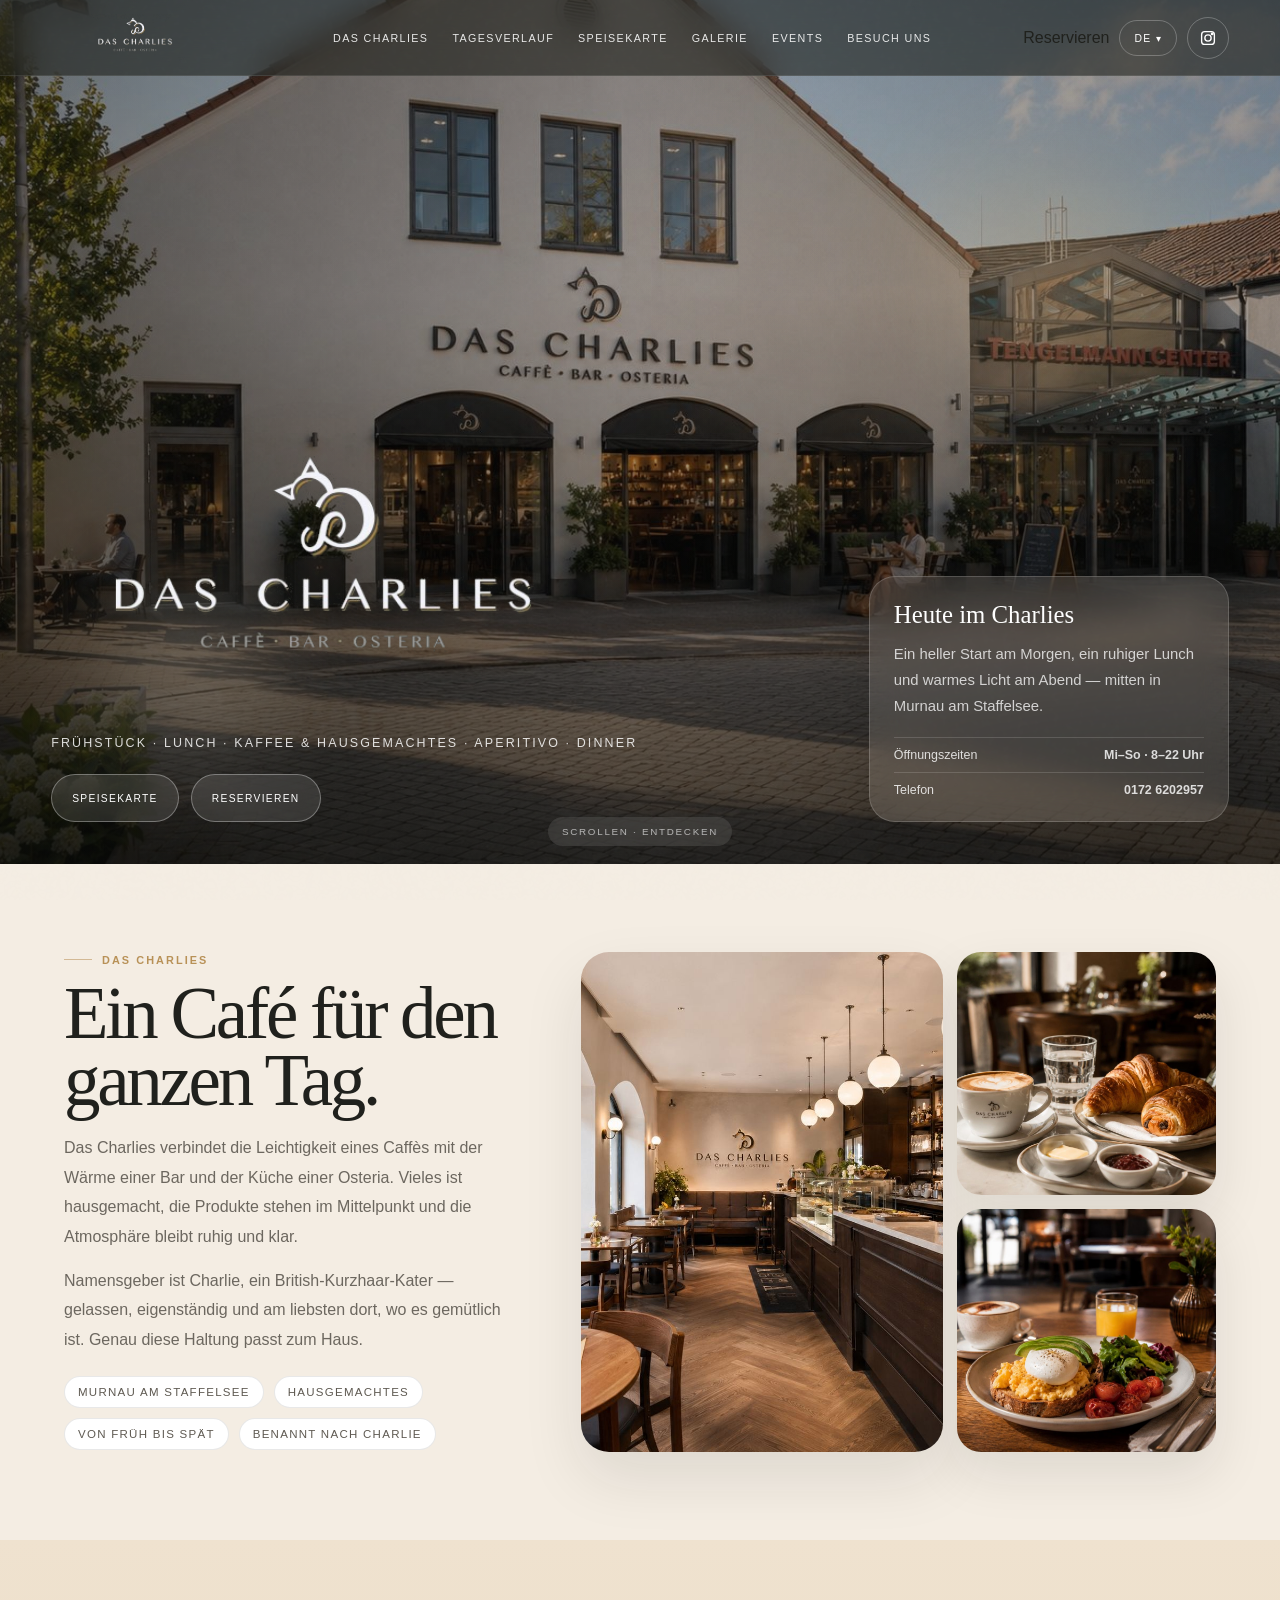
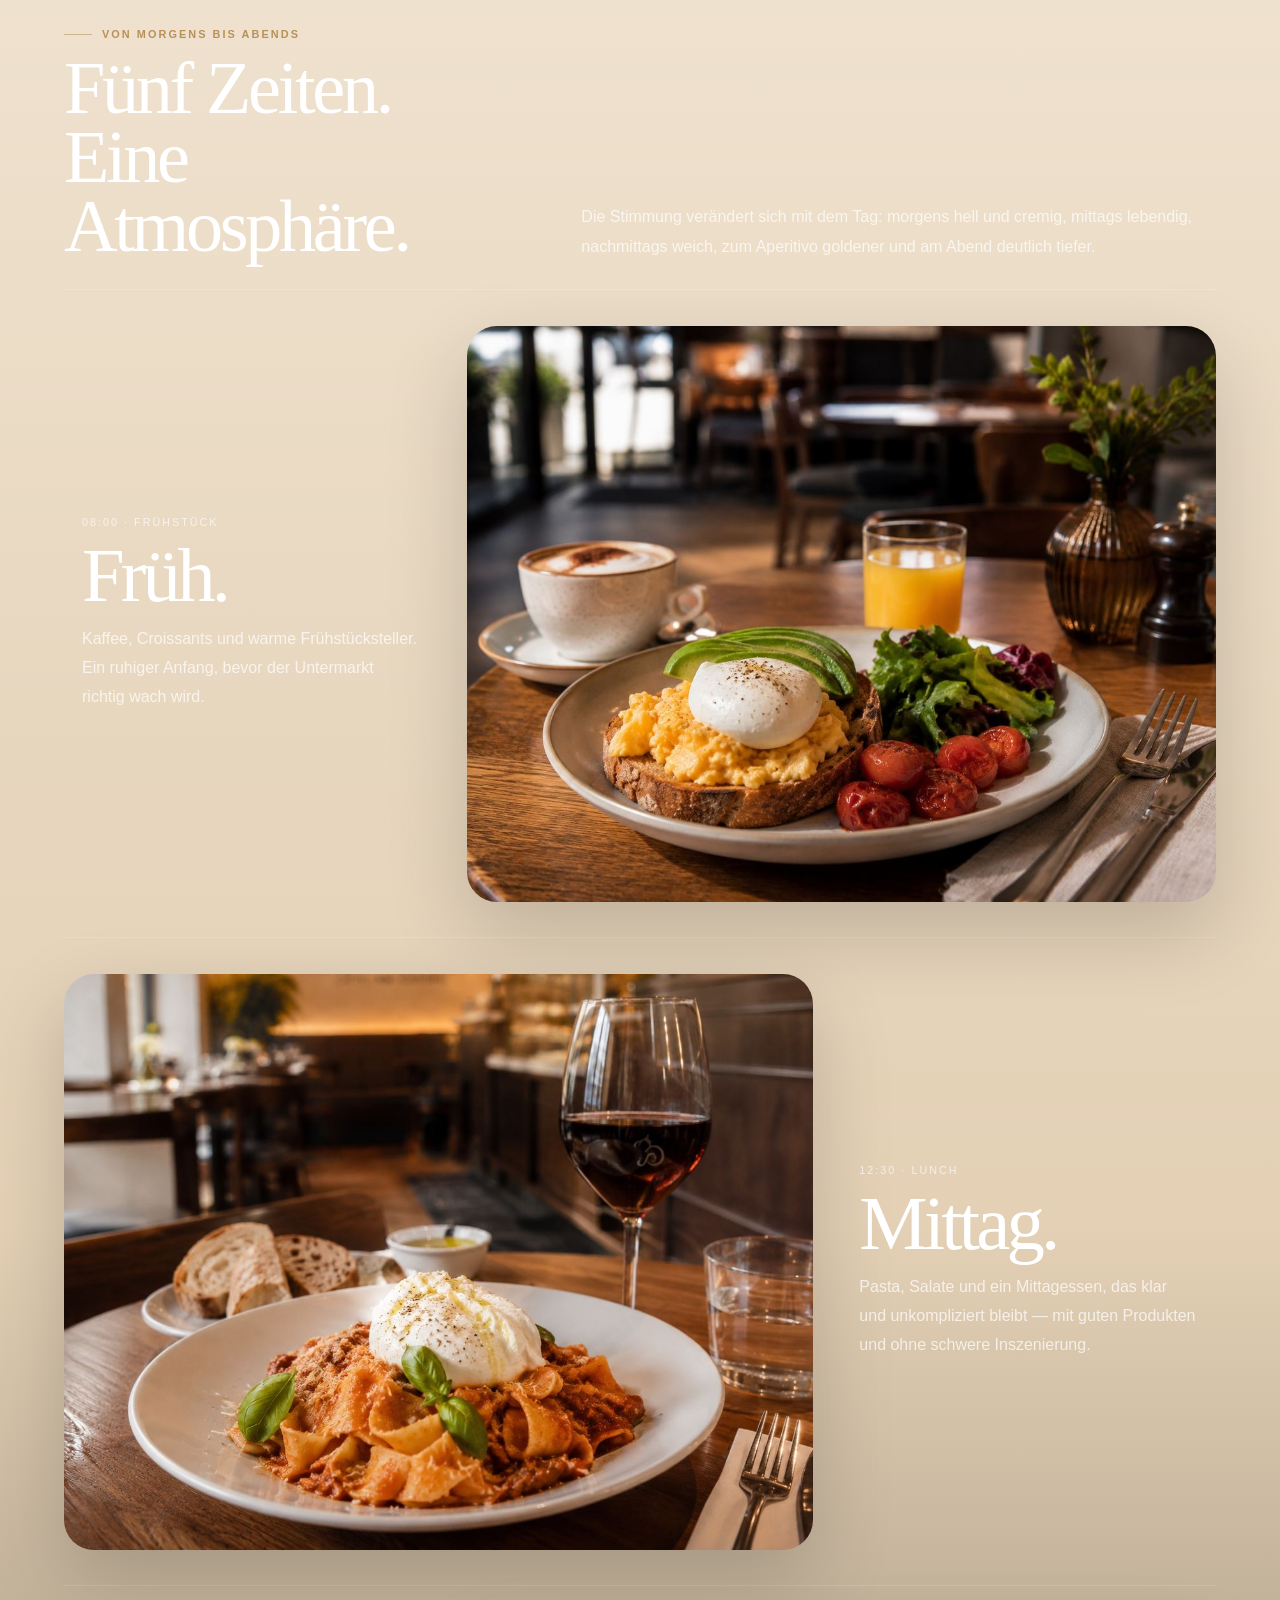
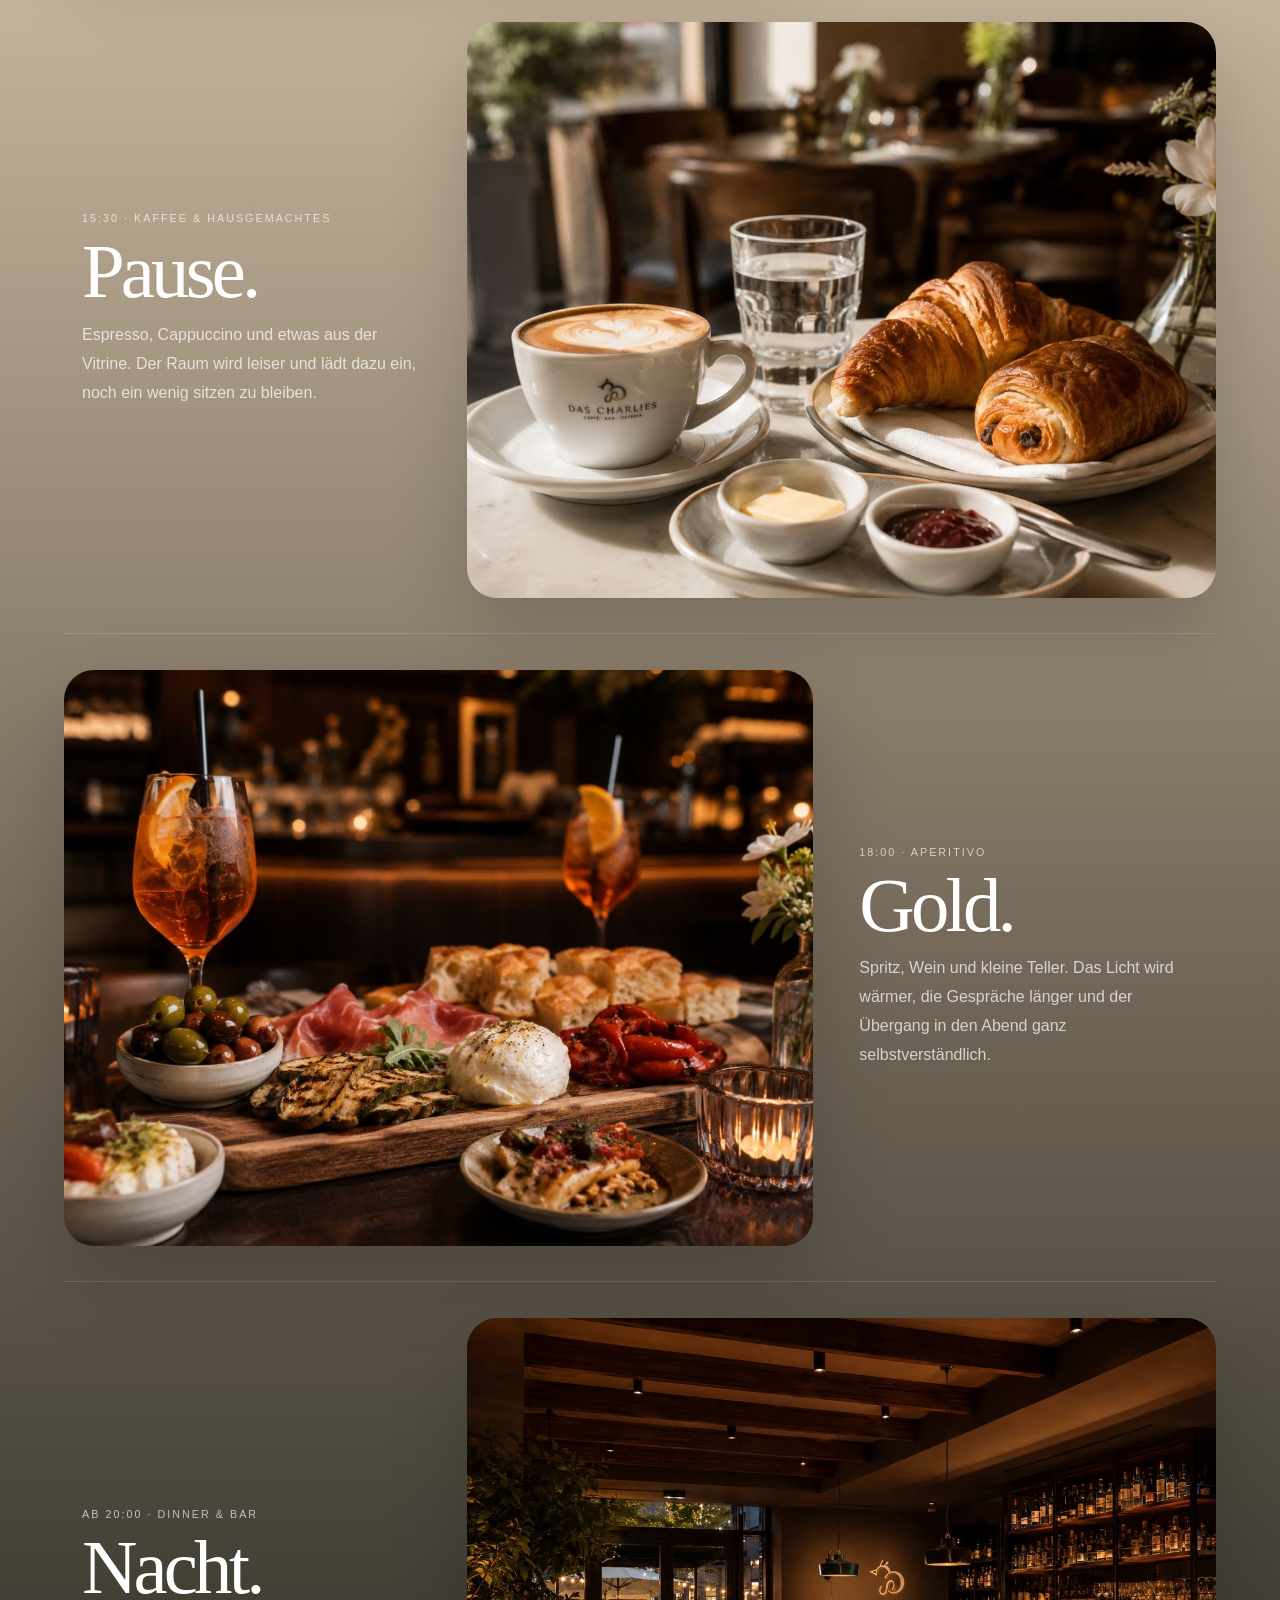
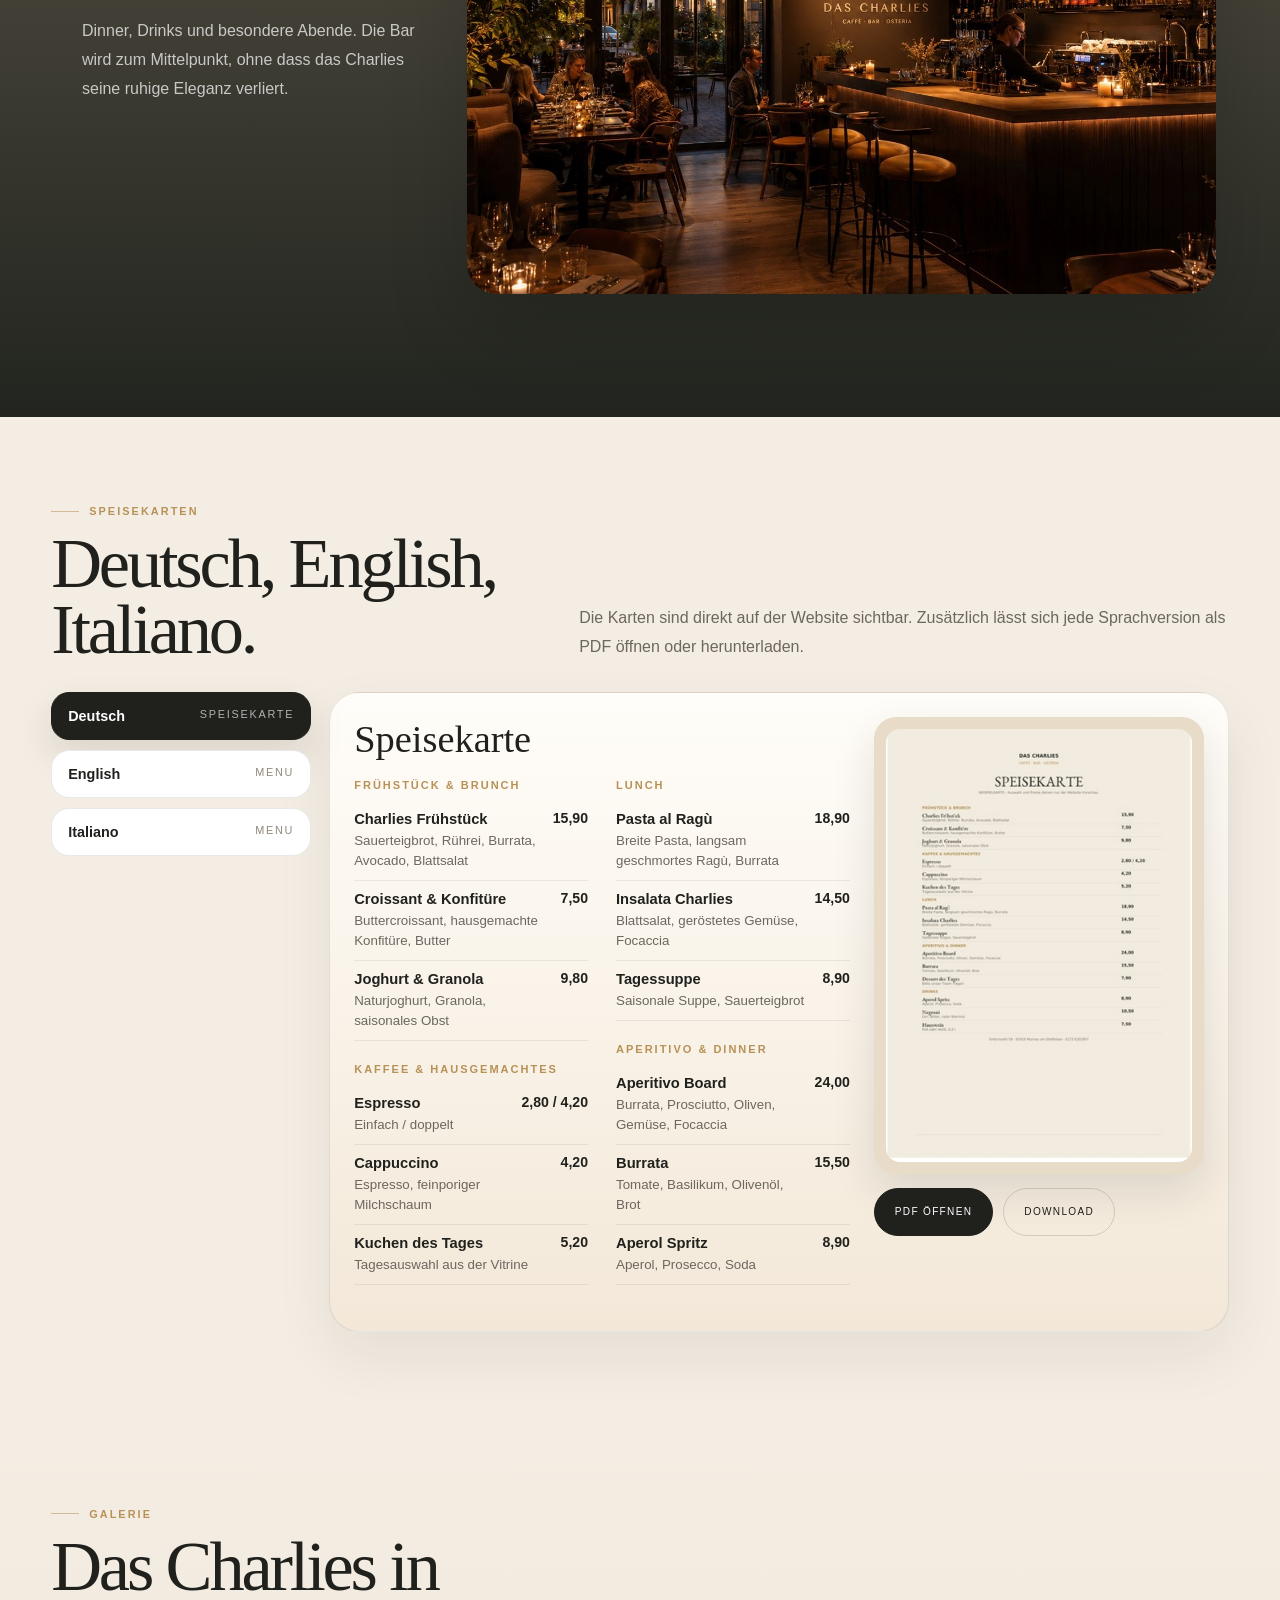
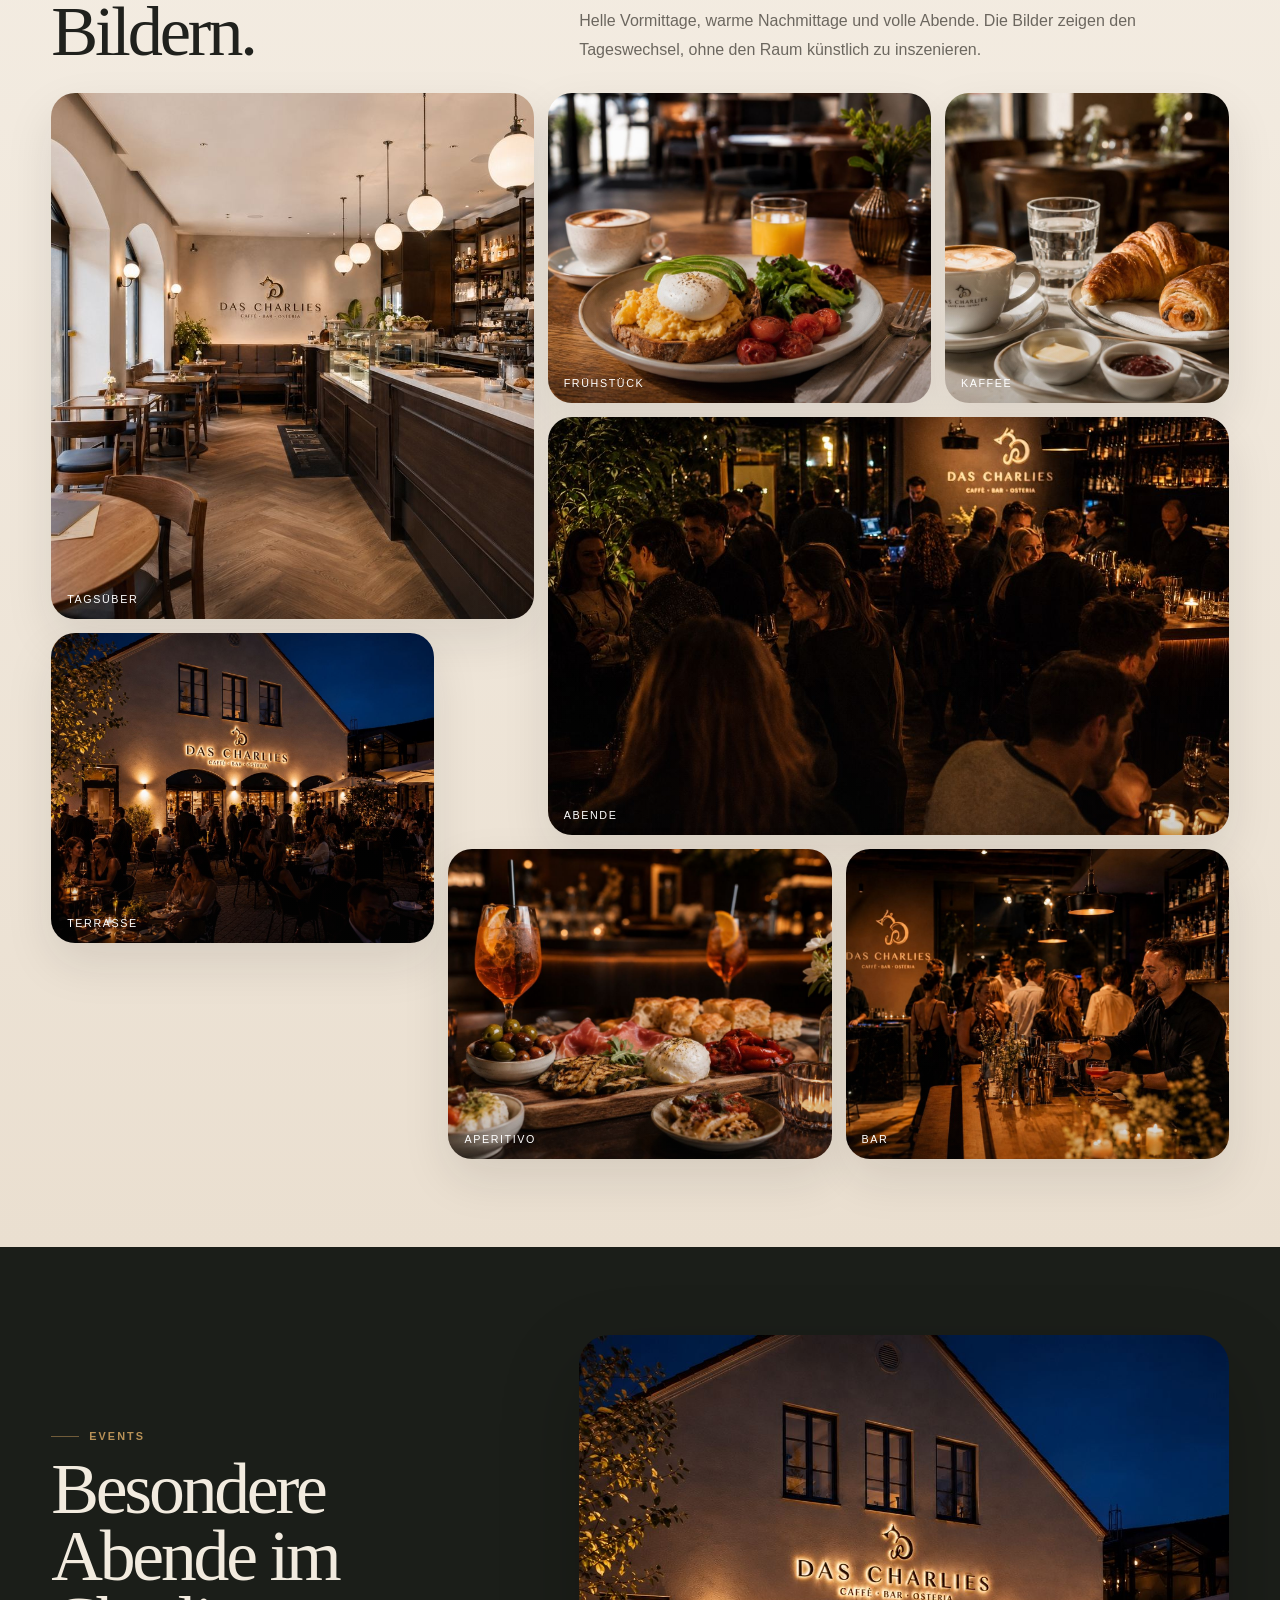
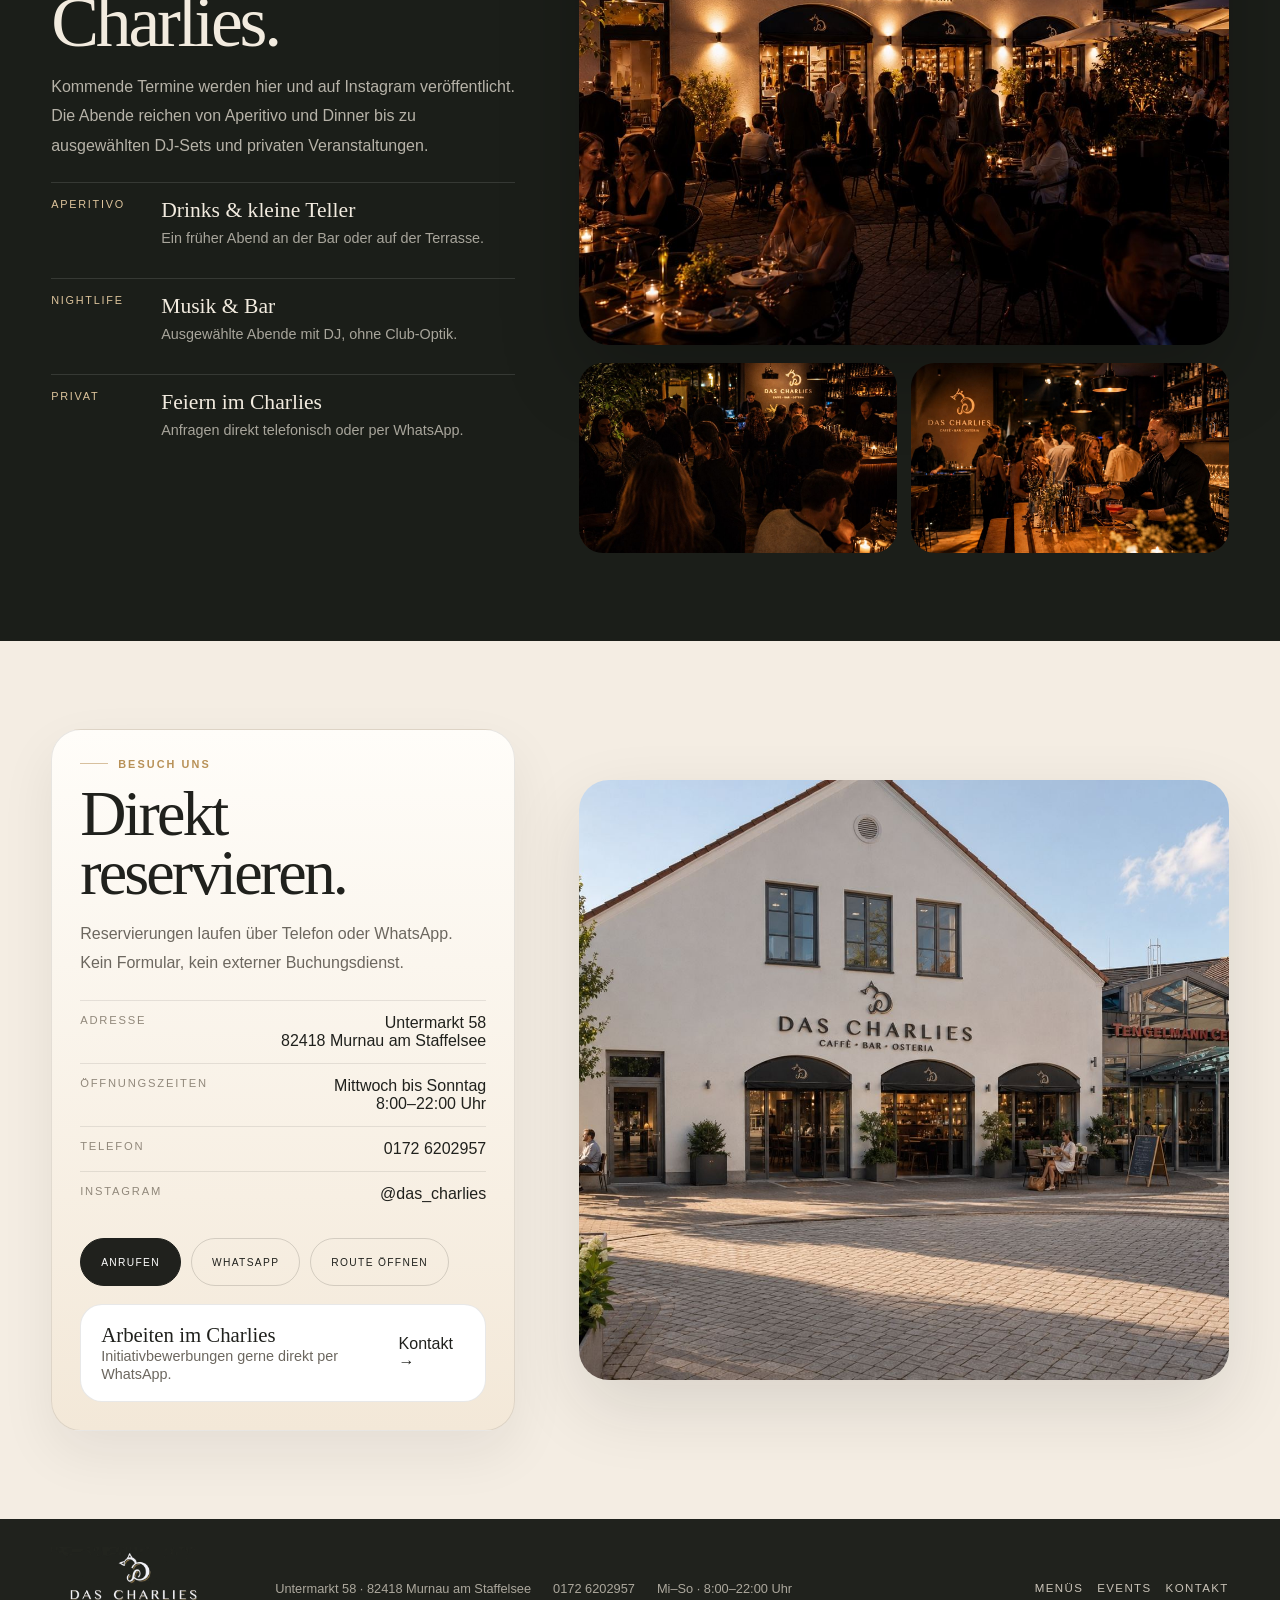
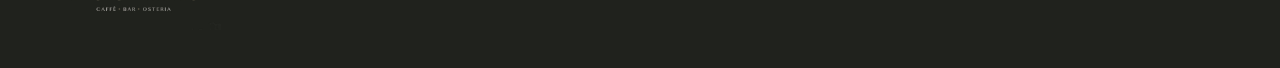
==== index.html @ a42ffb87 "Add files via upload" ====
<!doctype html>
<html lang="de">
<head>
<meta charset="utf-8">
<meta name="viewport" content="width=device-width, initial-scale=1, viewport-fit=cover">
<meta name="theme-color" content="#20221d">
<title>Das Charlies | Caffè · Bar · Osteria in Murnau</title>
<meta name="description" content="Das Charlies in Murnau am Staffelsee: Frühstück, Lunch, Kaffee, Hausgemachtes, Aperitivo, Dinner und besondere Abende.">
<style>
:root{
  --cream:#f4ede3; --cream-2:#ecdfcf; --paper:#fbf7f0; --ink:#20211d; --olive:#30352c; --night:#1b1e19;
  --muted:#6c675f; --muted-2:#91887b; --gold:#b89157; --gold-2:#ddc49c; --line:rgba(32,33,29,.10);
  --serif:"Iowan Old Style","Baskerville","Times New Roman",serif; --sans:"Avenir Next","Helvetica Neue",Arial,sans-serif;
}
*{box-sizing:border-box}html{scroll-behavior:smooth;background:var(--cream)}body{margin:0;background:var(--cream);color:var(--ink);font-family:var(--sans);-webkit-font-smoothing:antialiased;overflow-x:hidden}a{color:inherit;text-decoration:none}img{display:block;width:100%;height:100%;object-fit:cover}button,label{font:inherit}
body:before{content:"";position:fixed;inset:0;z-index:999;pointer-events:none;opacity:.025;background-image:url("data:image/svg+xml,%3Csvg xmlns='http://www.w3.org/2000/svg' viewBox='0 0 160 160'%3E%3Cfilter id='n'%3E%3CfeTurbulence type='fractalNoise' baseFrequency='.8' numOctaves='2' stitchTiles='stitch'/%3E%3C/filter%3E%3Crect width='100%25' height='100%25' filter='url(%23n)' opacity='.5'/%3E%3C/svg%3E")}
.wrap{width:min(92vw,1380px);margin-inline:auto}.narrow{width:min(90vw,1180px);margin-inline:auto}.section{padding:88px 0}.section-sm{padding:64px 0}.eyebrow{display:flex;align-items:center;gap:10px;font-size:.68rem;letter-spacing:.19em;text-transform:uppercase;color:var(--gold);font-weight:600}.eyebrow:before{content:"";width:28px;height:1px;background:rgba(184,145,87,.55)}.display{font-family:var(--serif);font-weight:400;letter-spacing:-.045em;line-height:.93}.copy{color:var(--muted);line-height:1.85}.btn{display:inline-flex;align-items:center;justify-content:center;min-height:48px;padding:0 20px;border-radius:999px;border:1px solid transparent;letter-spacing:.13em;text-transform:uppercase;font-size:.64rem;transition:.28s ease;cursor:pointer}.btn:hover{transform:translateY(-2px)}.btn-light{color:#fff;border-color:rgba(255,255,255,.32);background:rgba(255,255,255,.11);backdrop-filter:blur(12px)}.btn-light:hover{background:#fff;color:var(--ink)}.btn-dark{background:var(--ink);color:#fff;border-color:var(--ink)}.btn-dark:hover{background:#363832}.btn-outline{color:var(--ink);border-color:rgba(32,33,29,.16);background:transparent}.btn-outline:hover{background:var(--ink);color:#fff;border-color:var(--ink)}

/* Header: one consistent system, no random repositioning */
.site-header{position:fixed;top:0;left:0;right:0;z-index:200;height:76px;background:rgba(25,27,22,.56);backdrop-filter:blur(16px);-webkit-backdrop-filter:blur(16px);border-bottom:1px solid rgba(255,255,255,.09)}.nav{height:100%;display:grid;grid-template-columns:190px 1fr auto;gap:24px;align-items:center}.nav-logo{height:48px;width:170px;object-fit:contain}.nav-links{display:flex;justify-content:center;gap:24px;color:#fff;font-size:.67rem;letter-spacing:.13em;text-transform:uppercase}.nav-links a{opacity:.88}.nav-actions{display:flex;align-items:center;gap:10px}.lang details{position:relative}.lang summary{list-style:none;color:#fff;border:1px solid rgba(255,255,255,.25);border-radius:999px;padding:11px 14px;font-size:.65rem;letter-spacing:.12em;cursor:pointer}.lang summary::-webkit-details-marker{display:none}.lang-menu{position:absolute;right:0;top:48px;display:grid;min-width:90px;padding:8px;background:rgba(251,247,240,.98);border:1px solid var(--line);border-radius:14px;box-shadow:0 18px 50px rgba(0,0,0,.14)}.lang-menu a{padding:8px 10px;border-radius:9px;font-size:.78rem}.lang-menu a:hover{background:rgba(32,33,29,.05)}.instagram{width:42px;height:42px;border:1px solid rgba(255,255,255,.25);border-radius:999px;display:grid;place-items:center;color:#fff}.mobile-toggle{display:none}.mobile-panel{display:none}

/* Hero */
.hero{position:relative;min-height:96svh;color:#fff;overflow:hidden;background:var(--night)}.hero-bg{position:absolute;inset:0}.hero-bg img{animation:heroMove 18s ease-in-out infinite alternate;transform:scale(1.04)}.hero-bg:after{content:"";position:absolute;inset:0;background:linear-gradient(180deg,rgba(9,10,8,.20),rgba(9,10,8,.13) 34%,rgba(9,10,8,.75)),linear-gradient(90deg,rgba(9,10,8,.48),rgba(9,10,8,.08) 48%,rgba(9,10,8,.28)),radial-gradient(circle at 75% 24%,rgba(226,193,142,.18),transparent 30%)}@keyframes heroMove{to{transform:scale(1.105) translateY(-1.2%)}}
.hero-glow{position:absolute;border-radius:999px;filter:blur(55px);opacity:.22;animation:floatGlow 9s ease-in-out infinite alternate}.hero-glow.one{width:220px;height:220px;right:9%;top:18%;background:#d4aa70}.hero-glow.two{width:170px;height:170px;left:8%;bottom:12%;background:#f5ead9;animation-duration:12s}@keyframes floatGlow{to{transform:translate(18px,-18px)}}
.hero-inner{position:relative;z-index:2;min-height:96svh;padding:132px 0 42px;display:grid;grid-template-columns:1fr 360px;gap:5vw;align-items:end}.hero-main{max-width:760px}.hero-logo{width:min(560px,72vw);height:auto;object-fit:contain;filter:drop-shadow(0 20px 50px rgba(0,0,0,.22));animation:logoIn 1.1s ease both}@keyframes logoIn{from{opacity:0;transform:translateY(12px)}to{opacity:1;transform:none}}.hero-line{margin:26px 0 24px;color:rgba(255,255,255,.84);font-size:.78rem;letter-spacing:.17em;text-transform:uppercase}.hero-actions{display:flex;gap:12px;flex-wrap:wrap}.hero-card{padding:24px;border-radius:26px;background:rgba(249,244,235,.12);border:1px solid rgba(255,255,255,.17);backdrop-filter:blur(15px);-webkit-backdrop-filter:blur(15px);box-shadow:0 30px 70px rgba(0,0,0,.16)}.hero-card h2{font-family:var(--serif);font-size:1.55rem;font-weight:400;margin:0 0 12px}.hero-card p{margin:0;color:rgba(255,255,255,.76);line-height:1.75;font-size:.93rem}.hero-card .mini-actions{display:grid;gap:10px;margin-top:18px}.hero-card .mini-actions a{display:flex;justify-content:space-between;gap:12px;padding-top:10px;border-top:1px solid rgba(255,255,255,.14);font-size:.78rem;color:rgba(255,255,255,.82)}.scroll-cue{position:absolute;left:50%;bottom:18px;transform:translateX(-50%);font-size:.61rem;letter-spacing:.18em;text-transform:uppercase;color:rgba(255,255,255,.66);padding:9px 14px;border-radius:999px;background:rgba(255,255,255,.10);backdrop-filter:blur(10px)}

/* Intro */
.intro-grid{display:grid;grid-template-columns:5fr 7fr;gap:5vw;align-items:center}.intro-copy h2{font-size:clamp(3rem,5.7vw,5.8rem);margin:14px 0 18px}.intro-copy p{margin:0 0 14px;font-size:1rem}.intro-facts{display:flex;flex-wrap:wrap;gap:10px;margin-top:22px}.fact{padding:9px 13px;border-radius:999px;background:#fff;border:1px solid var(--line);font-size:.72rem;letter-spacing:.11em;text-transform:uppercase;color:#5f5a52}.intro-media{display:grid;grid-template-columns:7fr 5fr;gap:14px}.media-large{height:500px;border-radius:28px;overflow:hidden;box-shadow:0 26px 60px rgba(32,33,29,.10)}.media-stack{display:grid;gap:14px}.media-small{height:243px;border-radius:24px;overflow:hidden;box-shadow:0 22px 52px rgba(32,33,29,.10)}

/* Day journey: same alignment every time */
.day-journey{background:linear-gradient(180deg,#efe2cf 0%,#e3d0b5 35%,#716657 72%,#22251f 100%)}.day-head{display:grid;grid-template-columns:5fr 7fr;gap:5vw;align-items:end;color:#fff;margin-bottom:28px}.day-head h2{font-size:clamp(3rem,5.8vw,5.9rem);margin:14px 0 0}.day-head p{color:rgba(255,255,255,.72);margin:0}.stage{display:grid;grid-template-columns:4fr 8fr;gap:28px;align-items:center;min-height:72vh;padding:28px 0;border-top:1px solid rgba(255,255,255,.13)}.stage:nth-of-type(even){grid-template-columns:8fr 4fr}.stage:nth-of-type(even) .stage-copy{order:2}.stage:nth-of-type(even) .stage-media{order:1}.stage-copy{color:#fff;padding:18px}.stage-time{font-size:.67rem;letter-spacing:.19em;text-transform:uppercase;color:rgba(255,255,255,.68)}.stage-copy h3{font-family:var(--serif);font-size:clamp(3.2rem,6vw,6rem);font-weight:400;line-height:.88;letter-spacing:-.05em;margin:14px 0}.stage-copy p{max-width:430px;color:rgba(255,255,255,.72);line-height:1.82;margin:0}.stage-media{height:64vh;min-height:480px;border-radius:30px;overflow:hidden;box-shadow:0 30px 80px rgba(0,0,0,.18)}.stage-media img{transform:scale(1.04)}

/* Menu with actual visible content and sepia page */
.menu-head{display:grid;grid-template-columns:5fr 7fr;gap:5vw;align-items:end;margin-bottom:30px}.menu-head h2{font-size:clamp(3rem,5.5vw,5.6rem);margin:14px 0 0}.menu-head p{margin:0}.menu-radio{position:absolute;opacity:0;pointer-events:none}.menu-shell{display:grid;grid-template-columns:260px 1fr;gap:18px}.menu-tabs{display:grid;gap:10px;align-content:start;position:sticky;top:94px}.menu-tab{display:flex;justify-content:space-between;gap:12px;padding:15px 16px;border-radius:18px;border:1px solid var(--line);background:#fff;cursor:pointer;transition:.24s}.menu-tab strong{font-size:.9rem}.menu-tab span{font-size:.68rem;letter-spacing:.16em;text-transform:uppercase;color:var(--muted-2)}
#m-de:checked ~ .menu-shell .tab-de,#m-en:checked ~ .menu-shell .tab-en,#m-it:checked ~ .menu-shell .tab-it{background:var(--ink);color:#fff;border-color:var(--ink);box-shadow:0 16px 36px rgba(32,33,29,.12)}
#m-de:checked ~ .menu-shell .tab-de span,#m-en:checked ~ .menu-shell .tab-en span,#m-it:checked ~ .menu-shell .tab-it span{color:rgba(255,255,255,.65)}
.menu-content{background:linear-gradient(180deg,#fffdf9,#f3e8d8);border:1px solid var(--line);border-radius:30px;padding:24px;box-shadow:0 24px 60px rgba(32,33,29,.07)}.menu-panel{display:none;grid-template-columns:1fr 330px;gap:24px;align-items:start}.menu-panel h3{font-family:var(--serif);font-size:2.4rem;font-weight:400;margin:0 0 18px}.menu-columns{display:grid;grid-template-columns:1fr 1fr;gap:28px}.menu-category{margin-bottom:22px}.menu-category h4{margin:0 0 10px;font-size:.69rem;letter-spacing:.18em;text-transform:uppercase;color:var(--gold)}.menu-item{display:grid;grid-template-columns:1fr auto;gap:14px;padding:9px 0;border-bottom:1px solid rgba(32,33,29,.08)}.menu-item strong{font-size:.92rem;font-weight:600}.menu-item small{display:block;color:var(--muted);line-height:1.5;margin-top:3px}.price{font-size:.88rem;font-weight:600}.menu-page{background:#e8dcc8;border-radius:22px;padding:12px;box-shadow:0 18px 44px rgba(32,33,29,.12)}.menu-page img{height:auto;aspect-ratio:210/297;object-fit:cover;border-radius:14px}.menu-downloads{display:flex;gap:10px;flex-wrap:wrap;margin-top:14px}.menu-downloads a{font-size:.63rem}
#m-de:checked ~ .menu-shell .panel-de,#m-en:checked ~ .menu-shell .panel-en,#m-it:checked ~ .menu-shell .panel-it{display:grid}

/* Gallery */
.gallery{background:linear-gradient(180deg,#f4ede3,#eadfD0)}.gallery-head{display:grid;grid-template-columns:5fr 7fr;gap:5vw;align-items:end;margin-bottom:28px}.gallery-head h2{font-size:clamp(3rem,5.5vw,5.6rem);margin:14px 0 0}.gallery-head p{margin:0}.gallery-grid{display:grid;grid-template-columns:repeat(12,1fr);grid-auto-rows:94px;gap:14px}.gallery-item{position:relative;overflow:hidden;border-radius:24px;box-shadow:0 20px 48px rgba(32,33,29,.10)}.gallery-item img{transition:1s cubic-bezier(.2,.8,.2,1);transform:scale(1.04)}.gallery-item:hover img{transform:scale(1.1)}.gallery-item:after{content:"";position:absolute;inset:0;background:linear-gradient(180deg,transparent 55%,rgba(12,13,11,.42));opacity:.48}.gallery-item span{position:absolute;left:16px;bottom:14px;z-index:2;color:#fff;font-size:.67rem;letter-spacing:.15em;text-transform:uppercase}.g1{grid-column:1/6;grid-row:span 5}.g2{grid-column:6/10;grid-row:span 3}.g3{grid-column:10/13;grid-row:span 3}.g4{grid-column:6/13;grid-row:span 4}.g5{grid-column:1/5;grid-row:span 3}.g6{grid-column:5/9;grid-row:span 3}.g7{grid-column:9/13;grid-row:span 3}

/* Events */
.events{background:var(--night);color:#f2ebdf}.events-grid{display:grid;grid-template-columns:5fr 7fr;gap:5vw;align-items:center}.events-copy h2{font-size:clamp(3rem,5.6vw,5.7rem);margin:14px 0 16px}.events-copy>p{color:rgba(242,235,223,.72);line-height:1.84;margin:0}.event-list{display:grid;gap:12px;margin-top:22px}.event-row{display:grid;grid-template-columns:96px 1fr;gap:14px;padding:15px 0;border-top:1px solid rgba(255,255,255,.12)}.event-row .type{font-size:.68rem;letter-spacing:.16em;text-transform:uppercase;color:var(--gold-2)}.event-row strong{font-family:var(--serif);font-size:1.35rem;font-weight:400}.event-row p{margin:4px 0 0;color:rgba(242,235,223,.66);font-size:.9rem;line-height:1.65}.events-media{height:610px;border-radius:30px;overflow:hidden;box-shadow:0 30px 80px rgba(0,0,0,.22)}.events-strip{margin-top:18px;display:grid;grid-template-columns:1fr 1fr;gap:14px}.events-strip div{height:190px;border-radius:24px;overflow:hidden}

/* Visit */
.visit-grid{display:grid;grid-template-columns:5fr 7fr;gap:5vw;align-items:center}.visit-card{padding:28px;border-radius:30px;background:linear-gradient(180deg,#fffdf9,#f3e8d8);border:1px solid var(--line);box-shadow:0 22px 55px rgba(32,33,29,.07)}.visit-card h2{font-size:clamp(2.8rem,5vw,5rem);margin:14px 0 16px}.visit-card>p{margin:0}.info-list{display:grid;margin:22px 0}.info{display:flex;justify-content:space-between;gap:18px;padding:13px 0;border-top:1px solid var(--line)}.info span{font-size:.7rem;letter-spacing:.16em;text-transform:uppercase;color:var(--muted-2)}.info strong{font-weight:500;text-align:right}.visit-actions{display:flex;gap:10px;flex-wrap:wrap}.visit-media{height:600px;border-radius:30px;overflow:hidden;box-shadow:0 28px 70px rgba(32,33,29,.12)}.jobs{margin-top:18px;padding:18px 20px;border-radius:22px;background:#fff;border:1px solid var(--line);display:flex;justify-content:space-between;gap:20px;align-items:center}.jobs strong{font-family:var(--serif);font-size:1.3rem;font-weight:400}.jobs span{color:var(--muted);font-size:.9rem}
footer{background:#20221d;color:#efe7da;padding:28px 0 38px}.footer-grid{display:grid;grid-template-columns:200px 1fr auto;gap:24px;align-items:center}.footer-logo{width:170px;height:auto}.footer-meta{display:flex;flex-wrap:wrap;gap:14px 22px;font-size:.8rem;color:rgba(239,231,218,.68)}.footer-links{display:flex;gap:14px;font-size:.72rem;letter-spacing:.12em;text-transform:uppercase;color:rgba(239,231,218,.82)}

/* CSS-only lightboxes */
.lightbox{position:fixed;inset:0;z-index:500;background:rgba(8,9,7,.88);display:grid;place-items:center;opacity:0;pointer-events:none;transition:.25s}.lightbox:target{opacity:1;pointer-events:auto}.lightbox figure{margin:0;width:min(92vw,1120px);height:min(84vh,760px);border-radius:26px;overflow:hidden;box-shadow:0 30px 80px rgba(0,0,0,.32)}.lightbox img{object-fit:contain;background:#111}.lightbox-close{position:absolute;top:18px;right:18px;width:44px;height:44px;border-radius:999px;border:1px solid rgba(255,255,255,.22);background:rgba(255,255,255,.08);display:grid;place-items:center;color:#fff;font-size:1.2rem}

/* Progressive, CSS-only scroll animation. Content remains visible if unsupported. */
@keyframes revealUp{from{opacity:.35;transform:translateY(26px)}to{opacity:1;transform:none}}@keyframes revealMedia{from{clip-path:inset(8% 7% round 30px);transform:translateY(22px)}to{clip-path:inset(0 round 30px);transform:none}}@keyframes imagePan{from{transform:scale(1.08) translateY(14px)}to{transform:scale(1.02) translateY(-10px)}}
@supports (animation-timeline:view()){
  .scroll-in{animation:revealUp both linear;animation-timeline:view();animation-range:entry 4% cover 28%}
  .stage-media,.intro-media,.events-media,.visit-media{animation:revealMedia both linear;animation-timeline:view();animation-range:entry 2% cover 32%}
  .stage-media img,.events-media img,.visit-media img{animation:imagePan both linear;animation-timeline:view();animation-range:entry 0% exit 100%}
}

/* Mobile */
@media(max-width:1050px){.nav{grid-template-columns:170px 1fr auto}.nav-links,.lang,.instagram{display:none}.mobile-toggle{display:block}.nav-target{position:fixed;top:0;left:0;width:1px;height:1px;pointer-events:none}.mobile-toggle a{width:42px;height:42px;border:1px solid rgba(255,255,255,.25);border-radius:999px;display:grid;place-items:center;color:#fff;cursor:pointer}.mobile-panel{position:fixed;display:flex;flex-direction:column;top:76px;right:0;width:min(88vw,390px);height:calc(100svh - 76px);background:rgba(251,247,240,.98);padding:22px;transform:translateX(102%);transition:.32s cubic-bezier(.2,.8,.2,1);box-shadow:-30px 0 70px rgba(0,0,0,.16)}#nav-open:target ~ .site .mobile-panel{transform:none}.mobile-panel a{padding:14px 0;border-bottom:1px solid var(--line);font-size:.78rem;letter-spacing:.12em;text-transform:uppercase}.mobile-panel .mobile-reserve{margin-top:auto;display:grid;gap:10px}.hero-inner{grid-template-columns:1fr;align-content:end}.hero-card{max-width:430px}.intro-grid,.day-head,.menu-head,.gallery-head,.events-grid,.visit-grid{grid-template-columns:1fr}.intro-media{margin-top:8px}.stage,.stage:nth-of-type(even){grid-template-columns:1fr;min-height:auto}.stage:nth-of-type(even) .stage-copy,.stage:nth-of-type(even) .stage-media{order:initial}.stage-media{height:56vh;min-height:420px}.menu-shell{grid-template-columns:1fr}.menu-tabs{position:relative;top:auto;grid-template-columns:repeat(3,1fr)}.menu-tab{display:grid;gap:4px}.menu-panel{grid-template-columns:1fr}.menu-page{max-width:420px}.gallery-grid{grid-template-columns:repeat(6,1fr);grid-auto-rows:90px}.g1{grid-column:1/4}.g2{grid-column:4/7}.g3{grid-column:1/3}.g4{grid-column:3/7}.g5{grid-column:1/4}.g6{grid-column:4/7}.g7{grid-column:1/7}.footer-grid{grid-template-columns:1fr}}
@media(max-width:680px){.hero-logo{display:none}.hero-main{padding-top:210px}.site-header{height:68px}.nav{grid-template-columns:150px 1fr auto}.nav-logo{width:145px;height:42px}.mobile-panel{top:68px;height:calc(100svh - 68px)}.nav-actions .reserve-link{display:none}.hero{min-height:92svh}.hero-inner{min-height:92svh;padding:108px 0 32px}.hero-logo{width:min(520px,88vw)}.hero-line{font-size:.68rem;line-height:1.6;margin:18px 0}.hero-actions{display:grid;grid-template-columns:1fr 1fr}.hero-card{padding:18px}.scroll-cue{display:none}.section{padding:58px 0}.section-sm{padding:46px 0}.intro-copy h2,.day-head h2,.menu-head h2,.gallery-head h2,.events-copy h2,.visit-card h2{font-size:clamp(2.65rem,12vw,4rem)}.intro-media{grid-template-columns:1fr}.media-large{height:340px}.media-stack{grid-template-columns:1fr 1fr}.media-small{height:170px}.stage{padding:22px 0}.stage-copy{padding:4px}.stage-copy h3{font-size:clamp(2.9rem,14vw,4.4rem)}.stage-media{height:380px;min-height:0}.menu-tabs{grid-template-columns:1fr 1fr 1fr;gap:7px}.menu-tab{padding:12px 10px}.menu-tab span{display:none}.menu-content{padding:18px}.menu-columns{grid-template-columns:1fr}.menu-panel h3{font-size:2rem}.menu-page{order:-1;max-width:none}.gallery-grid{grid-template-columns:1fr;grid-auto-rows:auto}.gallery-item,.g1,.g2,.g3,.g4,.g5,.g6,.g7{grid-column:auto;grid-row:auto;height:250px}.events-media{height:420px}.events-strip{grid-template-columns:1fr 1fr}.events-strip div{height:140px}.visit-media{height:420px}.info{display:grid}.info strong{text-align:left}.visit-actions{display:grid}.jobs{display:grid}.footer-meta,.footer-links{display:grid;gap:8px}.hero-actions .btn{padding-inline:12px;font-size:.59rem}}
@media(prefers-reduced-motion:reduce){*{animation:none!important;transition:none!important;scroll-behavior:auto!important}}
</style>
</head>
<body>
<span id="nav-open" class="nav-target" aria-hidden="true"></span>
<div class="site">
<header class="site-header">
  <div class="wrap nav">
    <a href="#top" aria-label="Das Charlies Start"><img class="nav-logo" src="[data-uri]" alt="Das Charlies"></a>
    <nav class="nav-links"><a href="#charlies">Das Charlies</a><a href="#day">Tagesverlauf</a><a href="#menu">Speisekarte</a><a href="#gallery">Galerie</a><a href="#events">Events</a><a href="#visit">Besuch uns</a></nav>
    <div class="nav-actions">
      <a class="reserve-link" href="tel:+491726202957">Reservieren</a>
      <div class="lang"><details><summary>DE ▾</summary><div class="lang-menu"><a href="#menu">DE</a><a href="#m-en">EN</a><a href="#m-it">IT</a></div></details></div>
      <a class="instagram" href="https://www.instagram.com/das_charlies?igsh=eGw4eGQ4cjJzZ2I4" target="_blank" rel="noreferrer" aria-label="Instagram"><svg width="18" height="18" viewBox="0 0 24 24" fill="none" stroke="currentColor" stroke-width="1.8"><rect x="3.5" y="3.5" width="17" height="17" rx="4"></rect><circle cx="12" cy="12" r="4.2"></circle><circle cx="17.5" cy="6.5" r="1"></circle></svg></a>
      <div class="mobile-toggle"><a href="#nav-open" aria-label="Menü öffnen">☰</a></div>
    </div>
  </div>
  <div class="mobile-panel"><a href="#charlies">Das Charlies</a><a href="#day">Tagesverlauf</a><a href="#menu">Speisekarte</a><a href="#gallery">Galerie</a><a href="#events">Events</a><a href="#visit">Besuch uns</a><div class="mobile-reserve"><a class="btn btn-dark" href="tel:+491726202957">Reservieren · Anrufen</a><a class="btn btn-outline" href="https://wa.me/491726202957?text=Hallo%2C%20ich%20w%C3%BCrde%20gerne%20einen%20Tisch%20im%20Das%20Charlies%20reservieren." target="_blank" rel="noreferrer">WhatsApp</a></div></div>
</header>

<main id="top">
<section class="hero">
  <div class="hero-bg"><img src="[data-uri]" alt="Außenansicht des Das Charlies am Untermarkt"></div>
  <div class="hero-glow one"></div><div class="hero-glow two"></div>
  <div class="wrap hero-inner">
    <div class="hero-main">
      <img class="hero-logo" src="[data-uri]" alt="Das Charlies — Caffè Bar Osteria">
      <div class="hero-line">Frühstück · Lunch · Kaffee & Hausgemachtes · Aperitivo · Dinner</div>
      <div class="hero-actions"><a class="btn btn-light" href="#menu">Speisekarte</a><a class="btn btn-light" href="tel:+491726202957">Reservieren</a></div>
    </div>
    <aside class="hero-card">
      <h2>Heute im Charlies</h2>
      <p>Ein heller Start am Morgen, ein ruhiger Lunch und warmes Licht am Abend — mitten in Murnau am Staffelsee.</p>
      <div class="mini-actions"><a href="#visit"><span>Öffnungszeiten</span><strong>Mi–So · 8–22 Uhr</strong></a><a href="tel:+491726202957"><span>Telefon</span><strong>0172 6202957</strong></a></div>
    </aside>
  </div>
  <div class="scroll-cue">Scrollen · entdecken</div>
</section>

<section class="section" id="charlies">
  <div class="narrow intro-grid">
    <div class="intro-copy scroll-in">
      <div class="eyebrow">Das Charlies</div>
      <h2 class="display">Ein Café für den ganzen Tag.</h2>
      <p class="copy">Das Charlies verbindet die Leichtigkeit eines Caffès mit der Wärme einer Bar und der Küche einer Osteria. Vieles ist hausgemacht, die Produkte stehen im Mittelpunkt und die Atmosphäre bleibt ruhig und klar.</p>
      <p class="copy">Namensgeber ist Charlie, ein British-Kurzhaar-Kater — gelassen, eigenständig und am liebsten dort, wo es gemütlich ist. Genau diese Haltung passt zum Haus.</p>
      <div class="intro-facts"><span class="fact">Murnau am Staffelsee</span><span class="fact">Hausgemachtes</span><span class="fact">Von früh bis spät</span><span class="fact">Benannt nach Charlie</span></div>
    </div>
    <div class="intro-media">
      <div class="media-large"><img src="[data-uri]" alt="Innenraum und Bar im Das Charlies"></div>
      <div class="media-stack"><div class="media-small"><img src="[data-uri]" alt="Kaffee und Croissants"></div><div class="media-small"><img src="[data-uri]" alt="Frühstück im Das Charlies"></div></div>
    </div>
  </div>
</section>

<section class="section day-journey" id="day">
  <div class="narrow day-head scroll-in"><div><div class="eyebrow">Von morgens bis abends</div><h2 class="display">Fünf Zeiten. Eine Atmosphäre.</h2></div><p class="copy">Die Stimmung verändert sich mit dem Tag: morgens hell und cremig, mittags lebendig, nachmittags weich, zum Aperitivo goldener und am Abend deutlich tiefer.</p></div>
  <div class="narrow">
    <article class="stage"><div class="stage-copy scroll-in"><div class="stage-time">08:00 · Frühstück</div><h3>Früh.</h3><p>Kaffee, Croissants und warme Frühstücksteller. Ein ruhiger Anfang, bevor der Untermarkt richtig wach wird.</p></div><div class="stage-media"><img src="[data-uri]" alt="Frühstücksteller mit Kaffee"></div></article>
    <article class="stage"><div class="stage-copy scroll-in"><div class="stage-time">12:30 · Lunch</div><h3>Mittag.</h3><p>Pasta, Salate und ein Mittagessen, das klar und unkompliziert bleibt — mit guten Produkten und ohne schwere Inszenierung.</p></div><div class="stage-media"><img src="[data-uri]" alt="Pasta zum Lunch"></div></article>
    <article class="stage"><div class="stage-copy scroll-in"><div class="stage-time">15:30 · Kaffee & Hausgemachtes</div><h3>Pause.</h3><p>Espresso, Cappuccino und etwas aus der Vitrine. Der Raum wird leiser und lädt dazu ein, noch ein wenig sitzen zu bleiben.</p></div><div class="stage-media"><img src="[data-uri]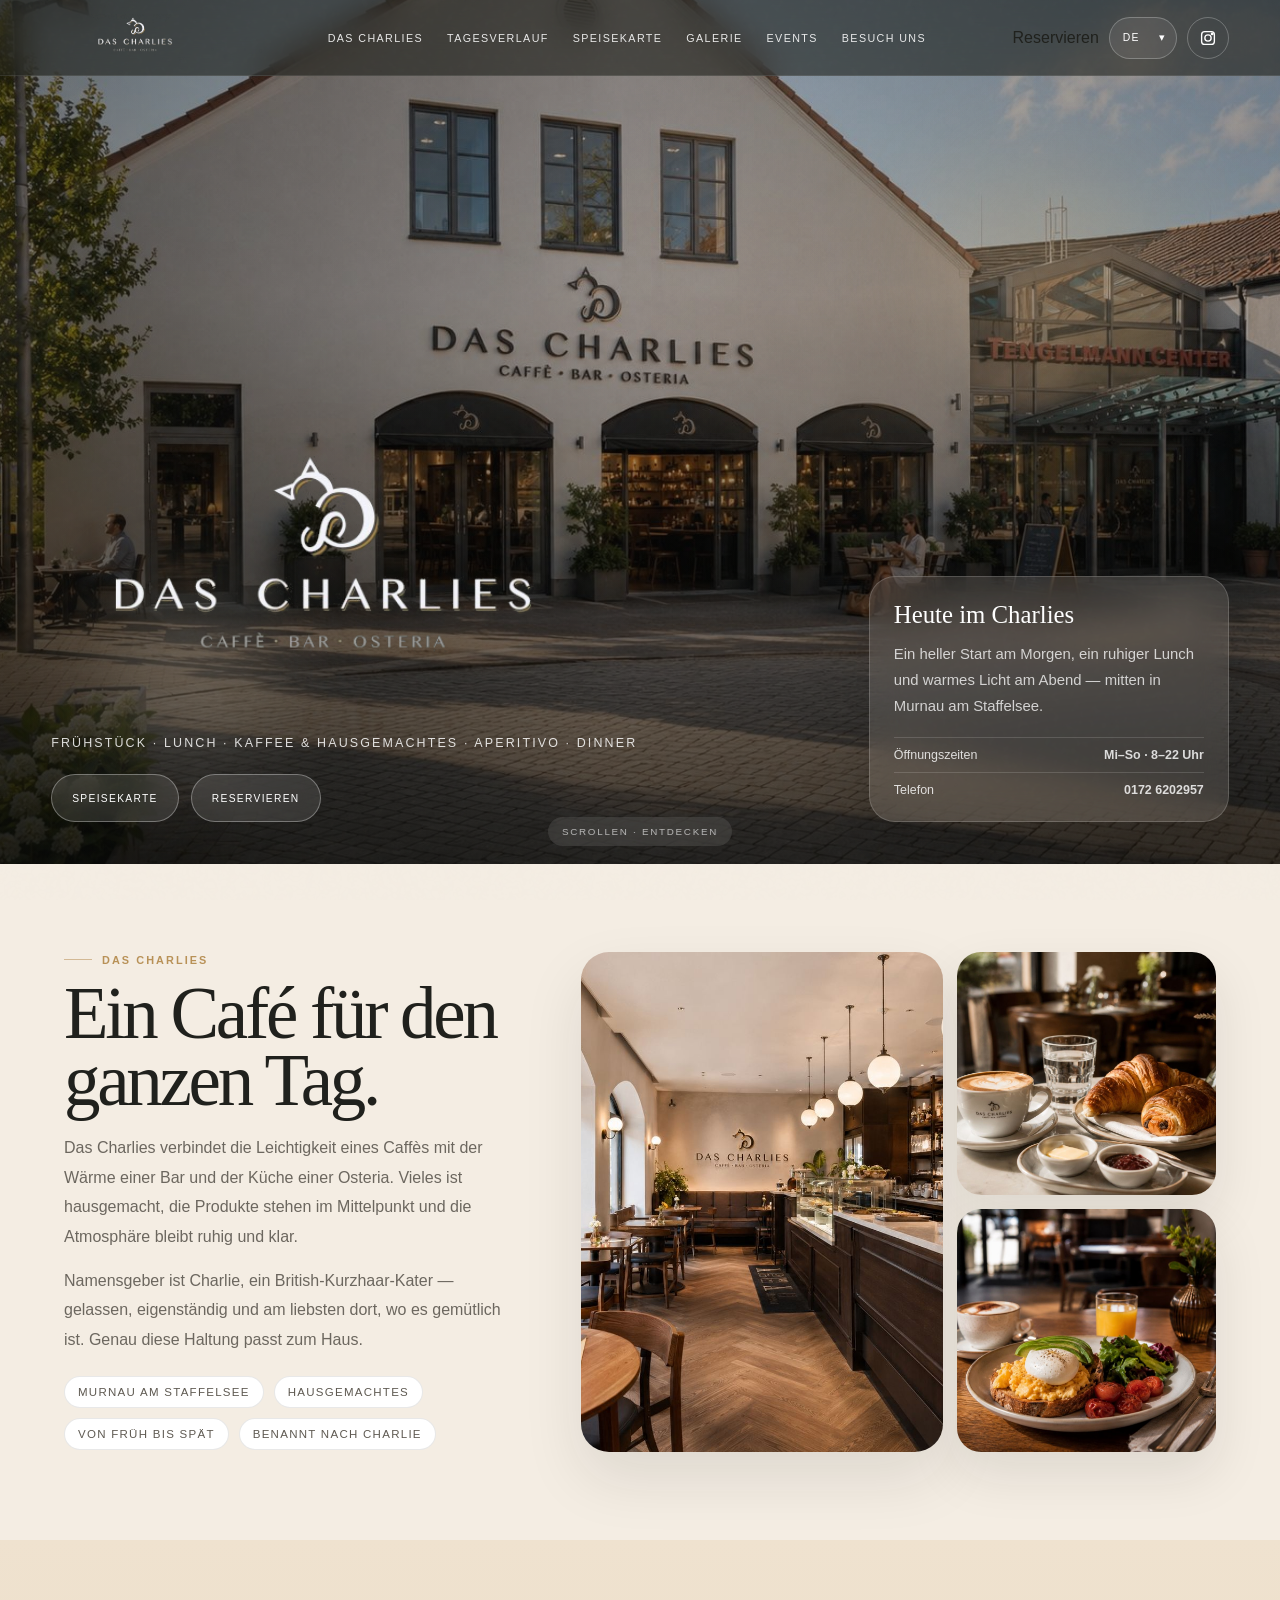
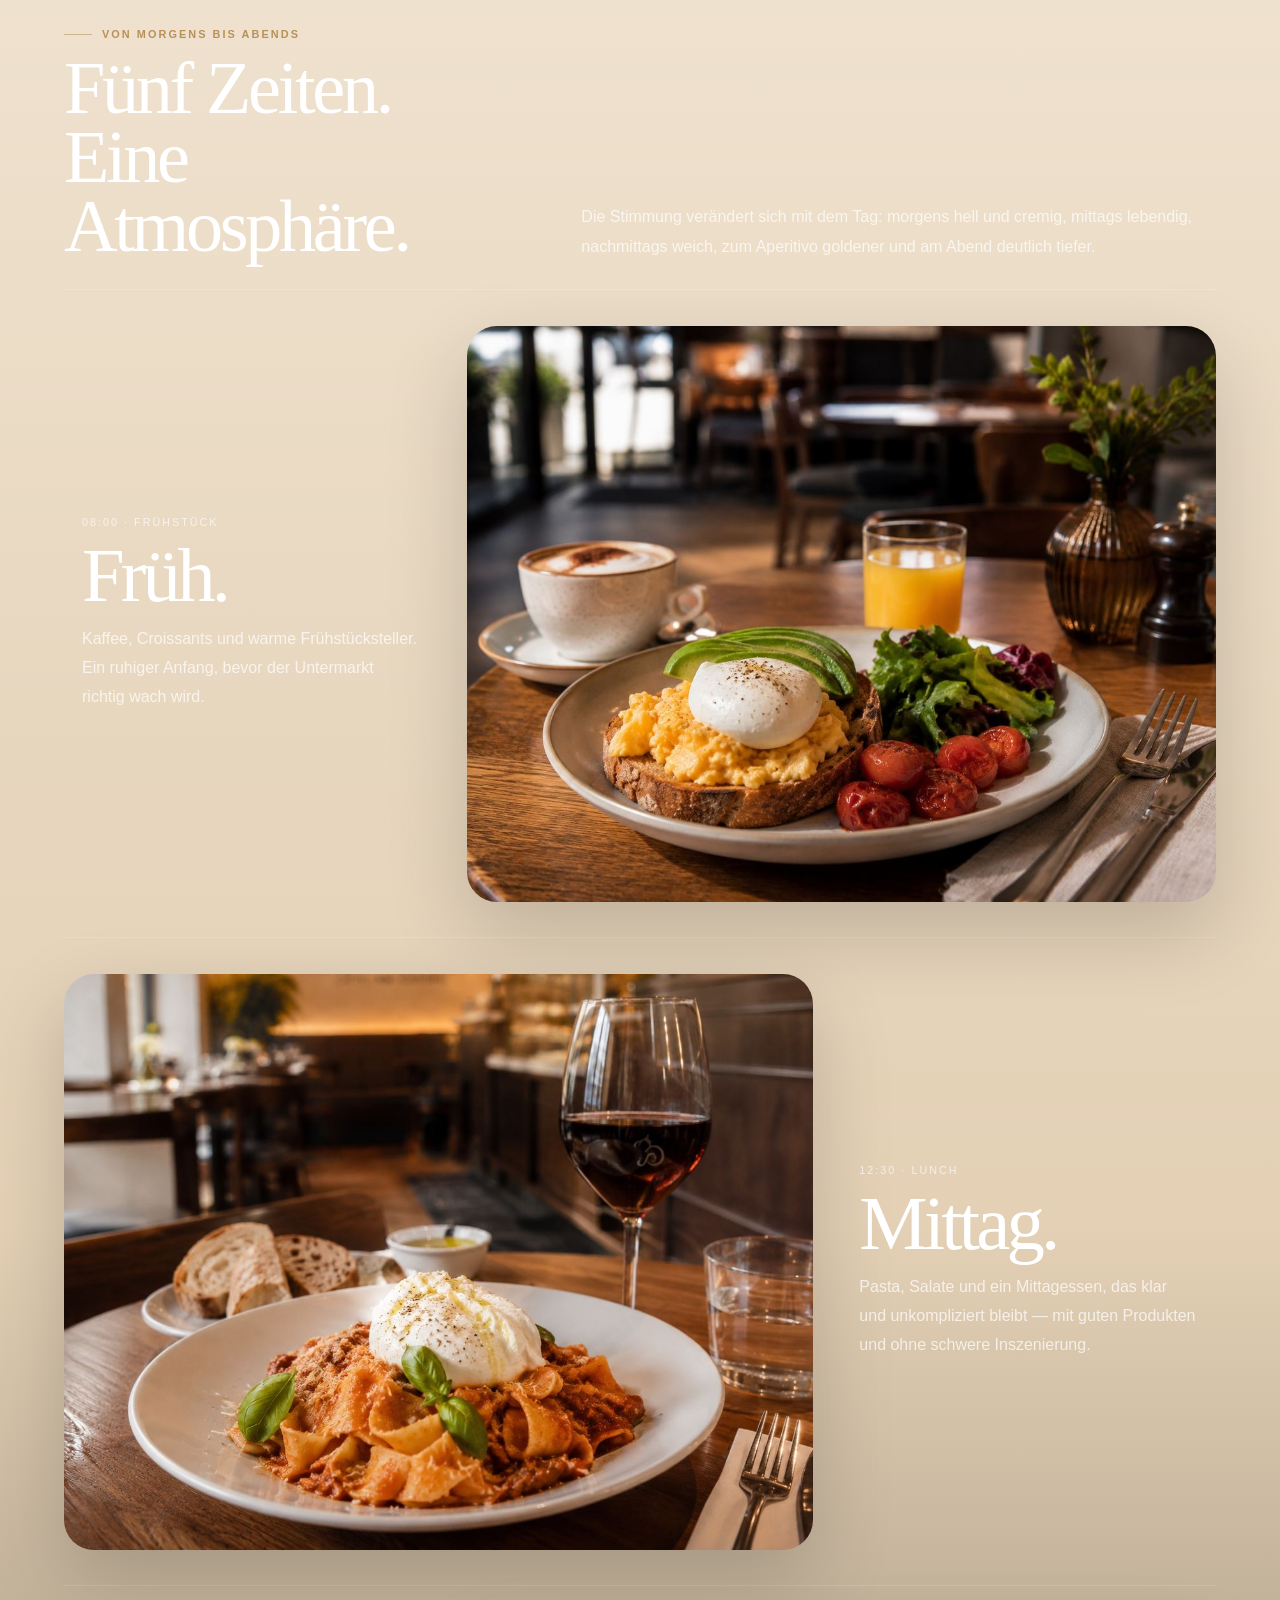
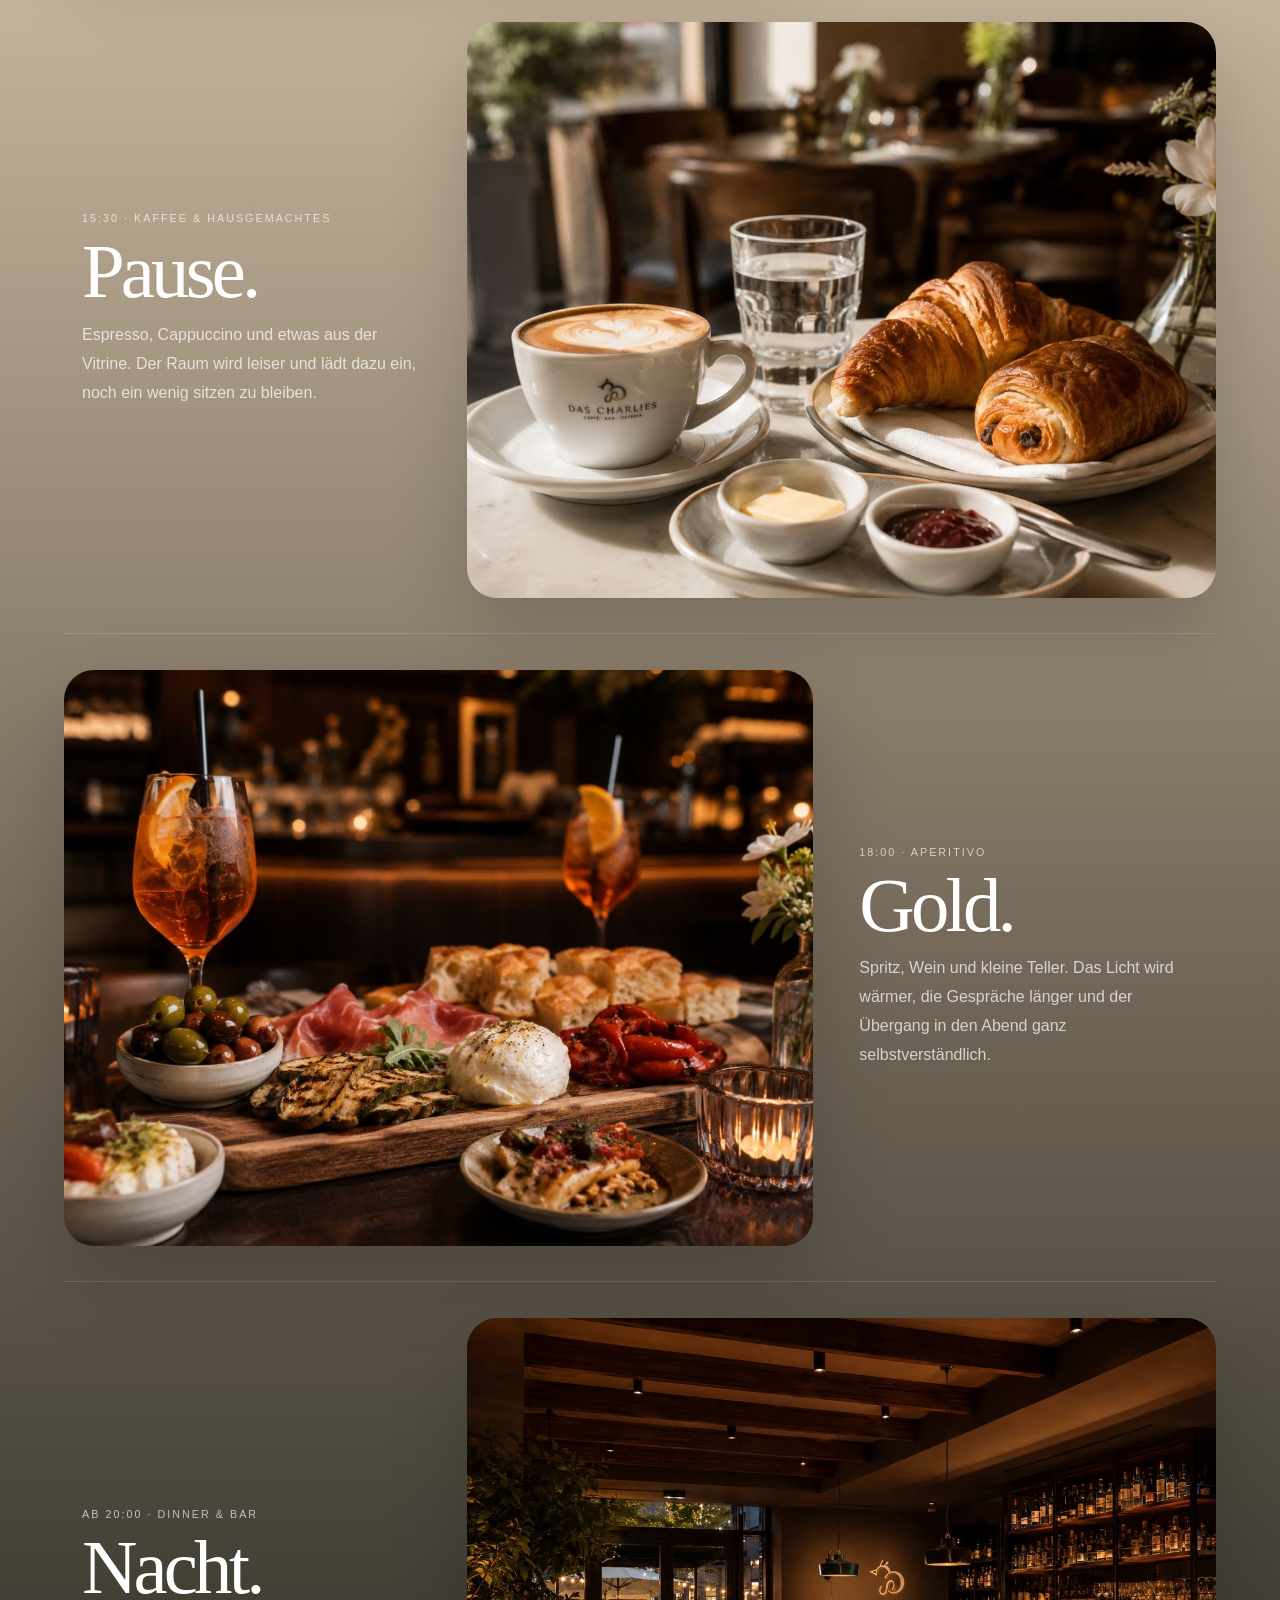
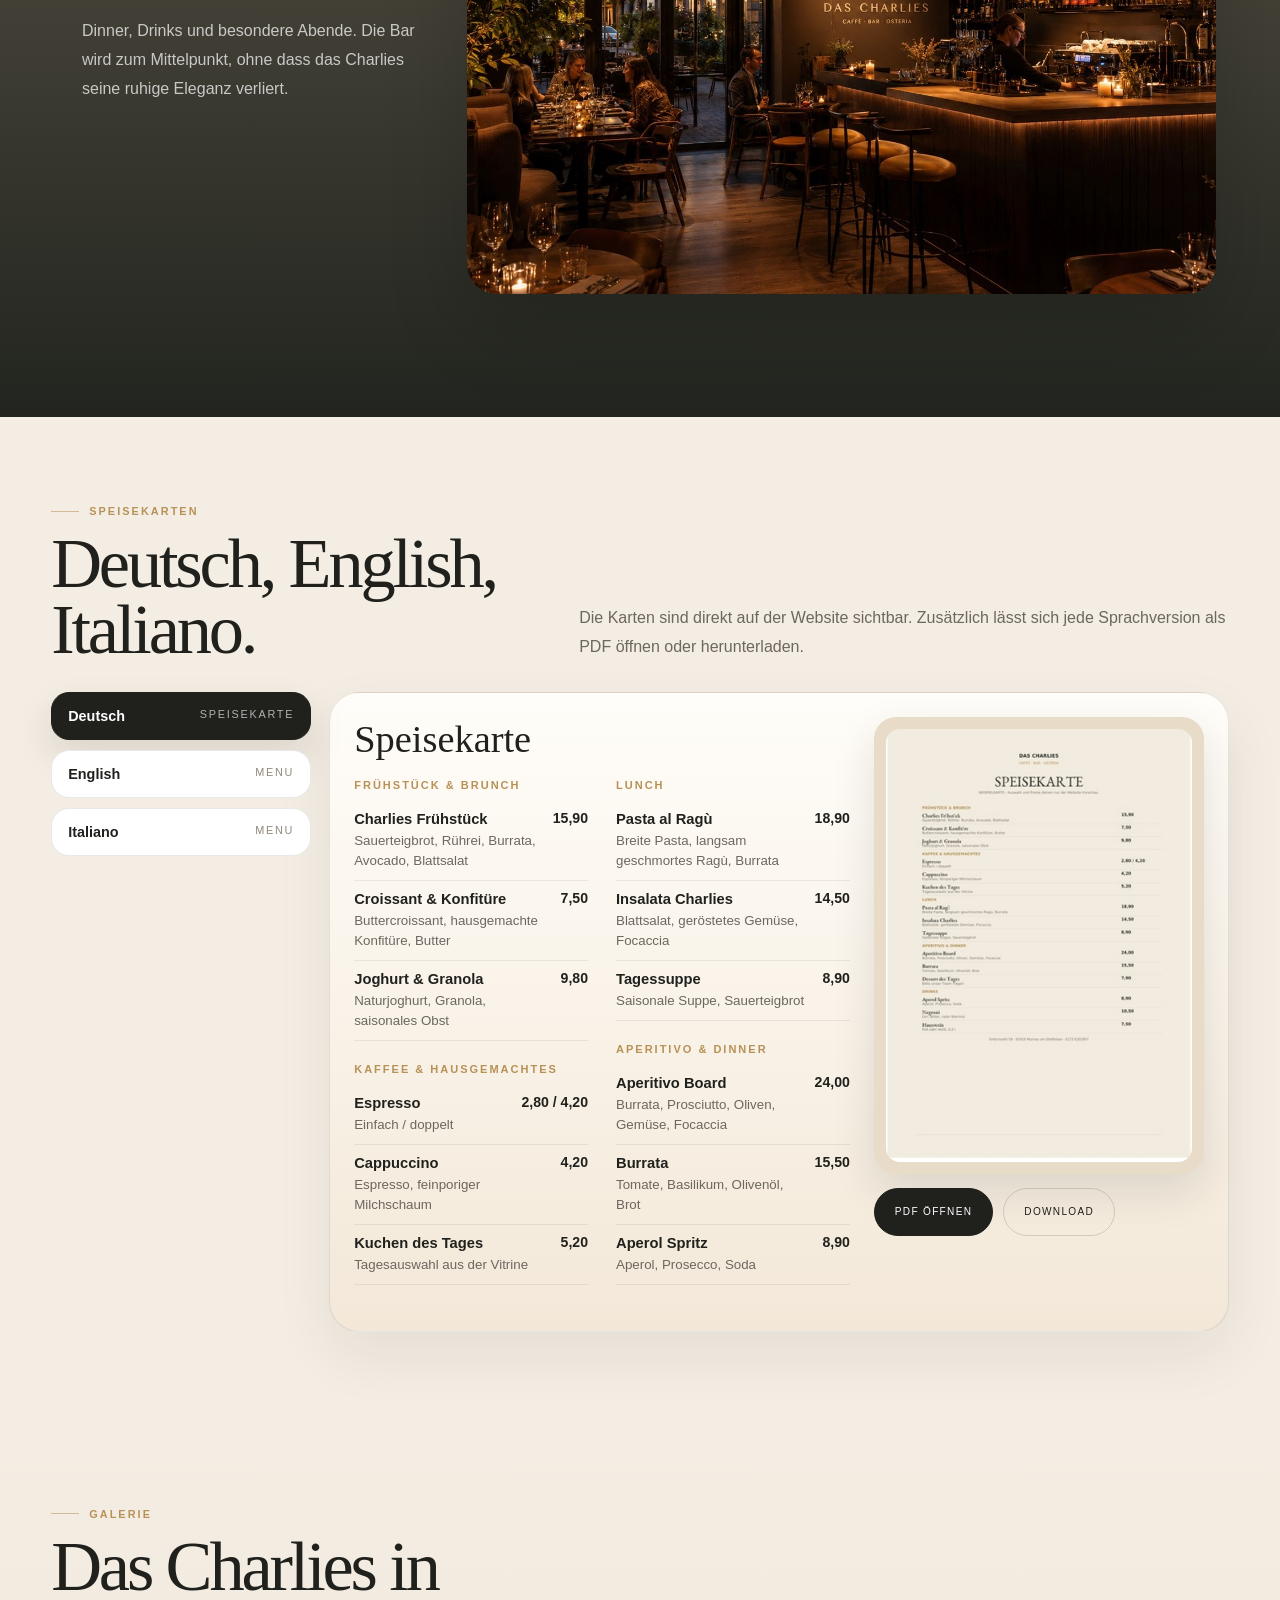
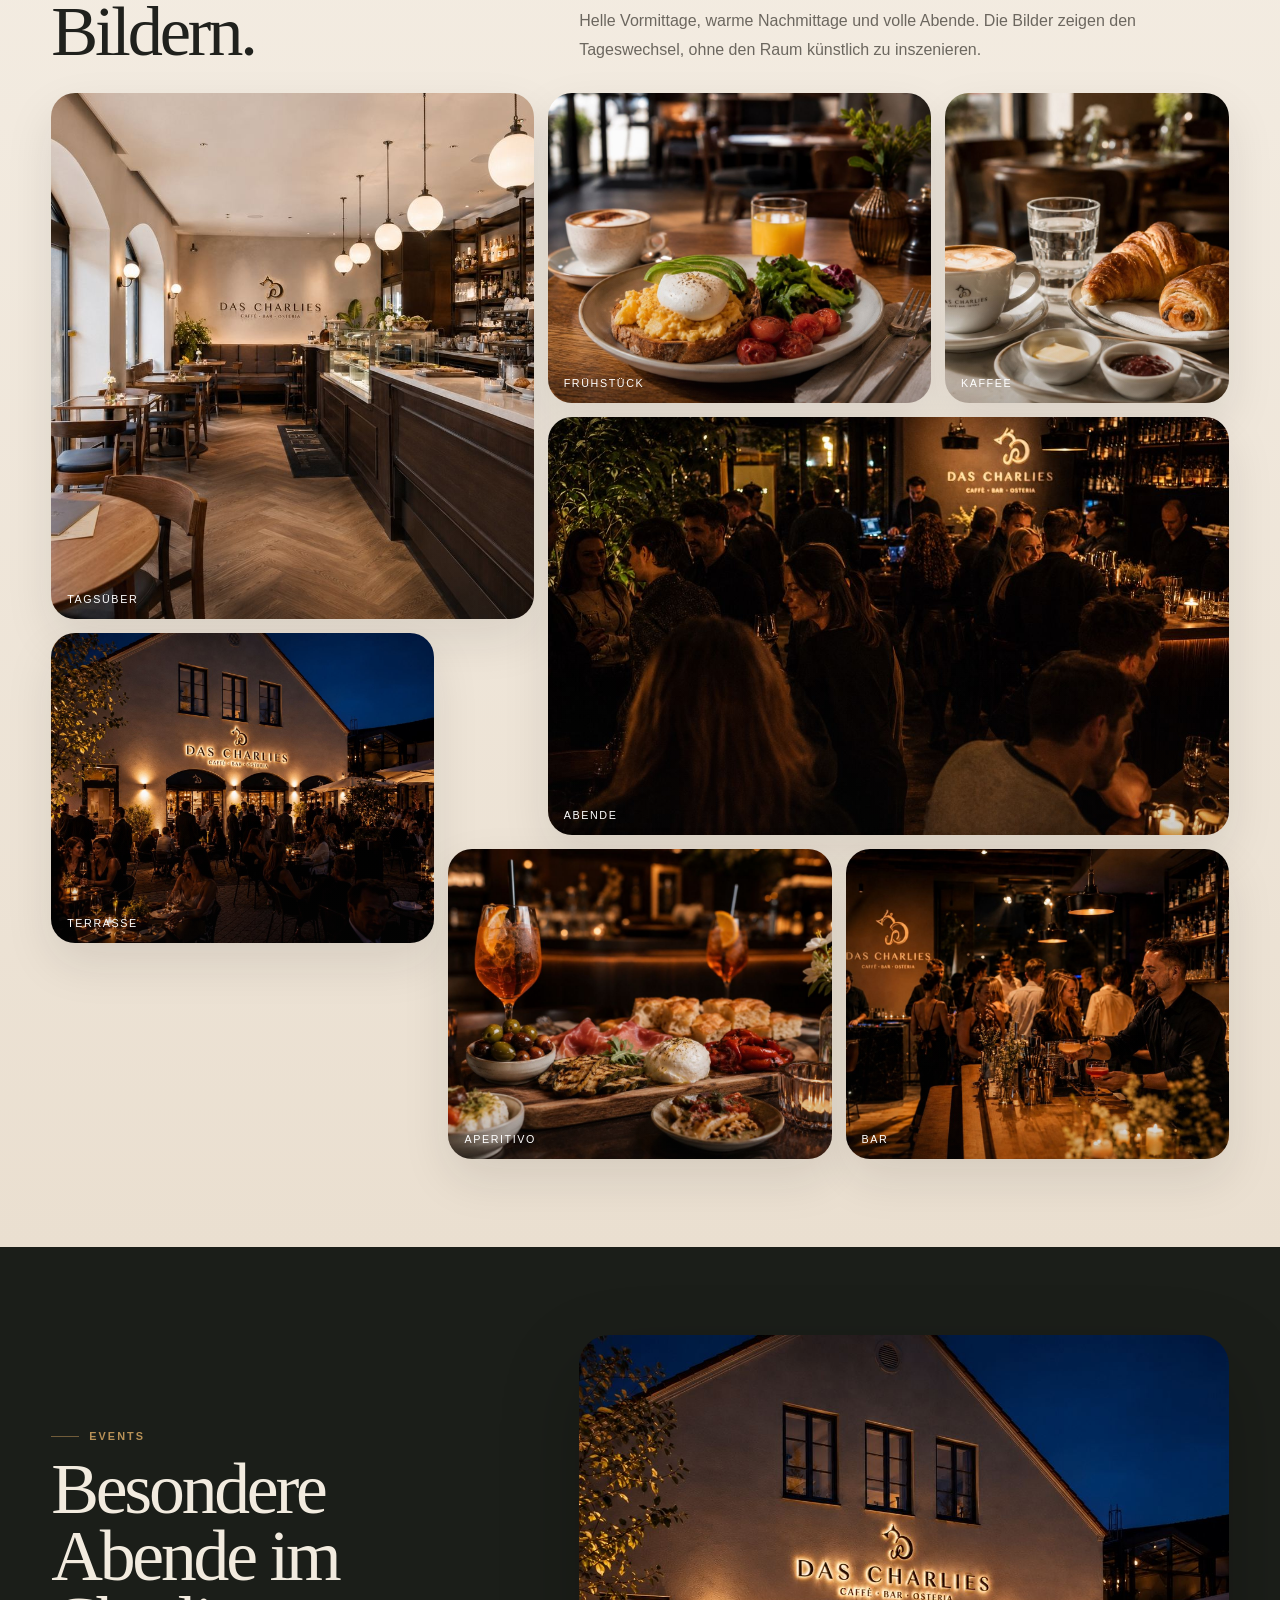
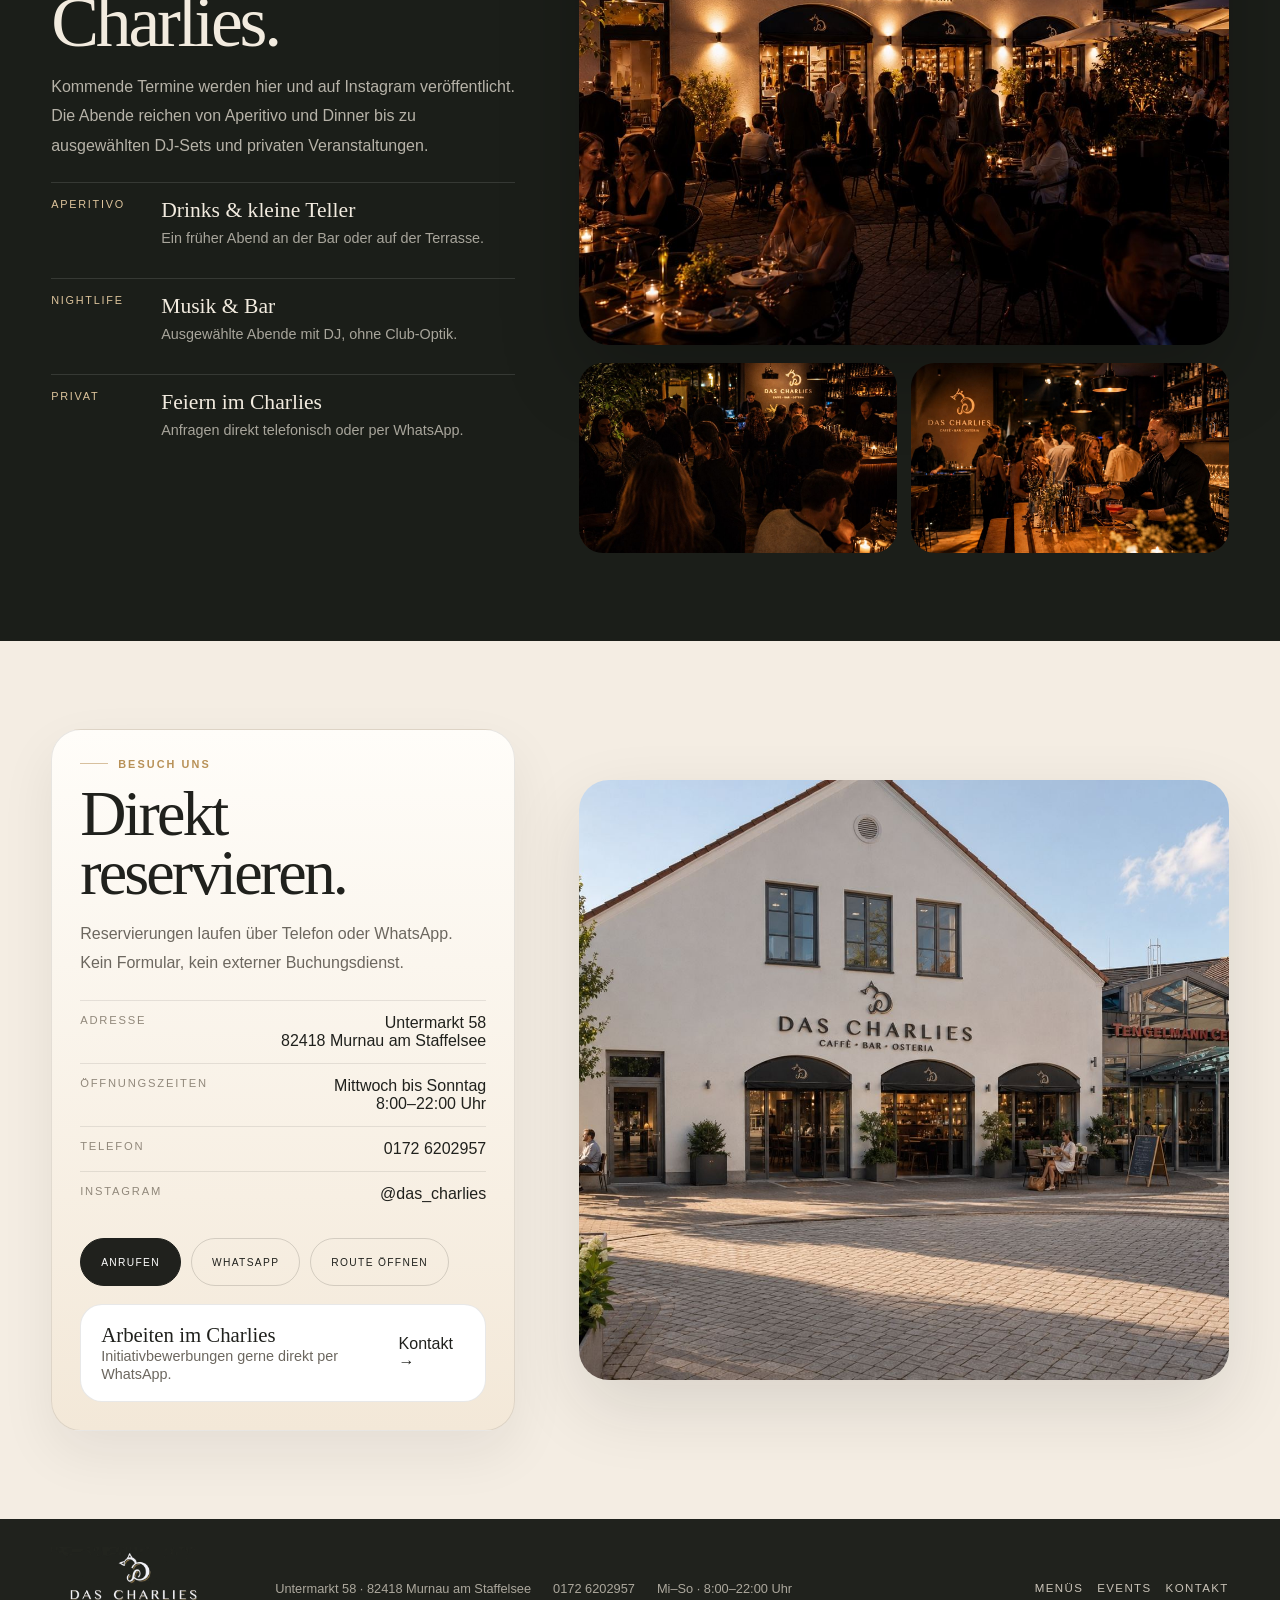
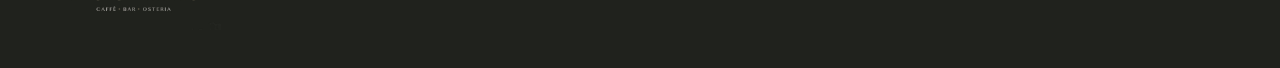
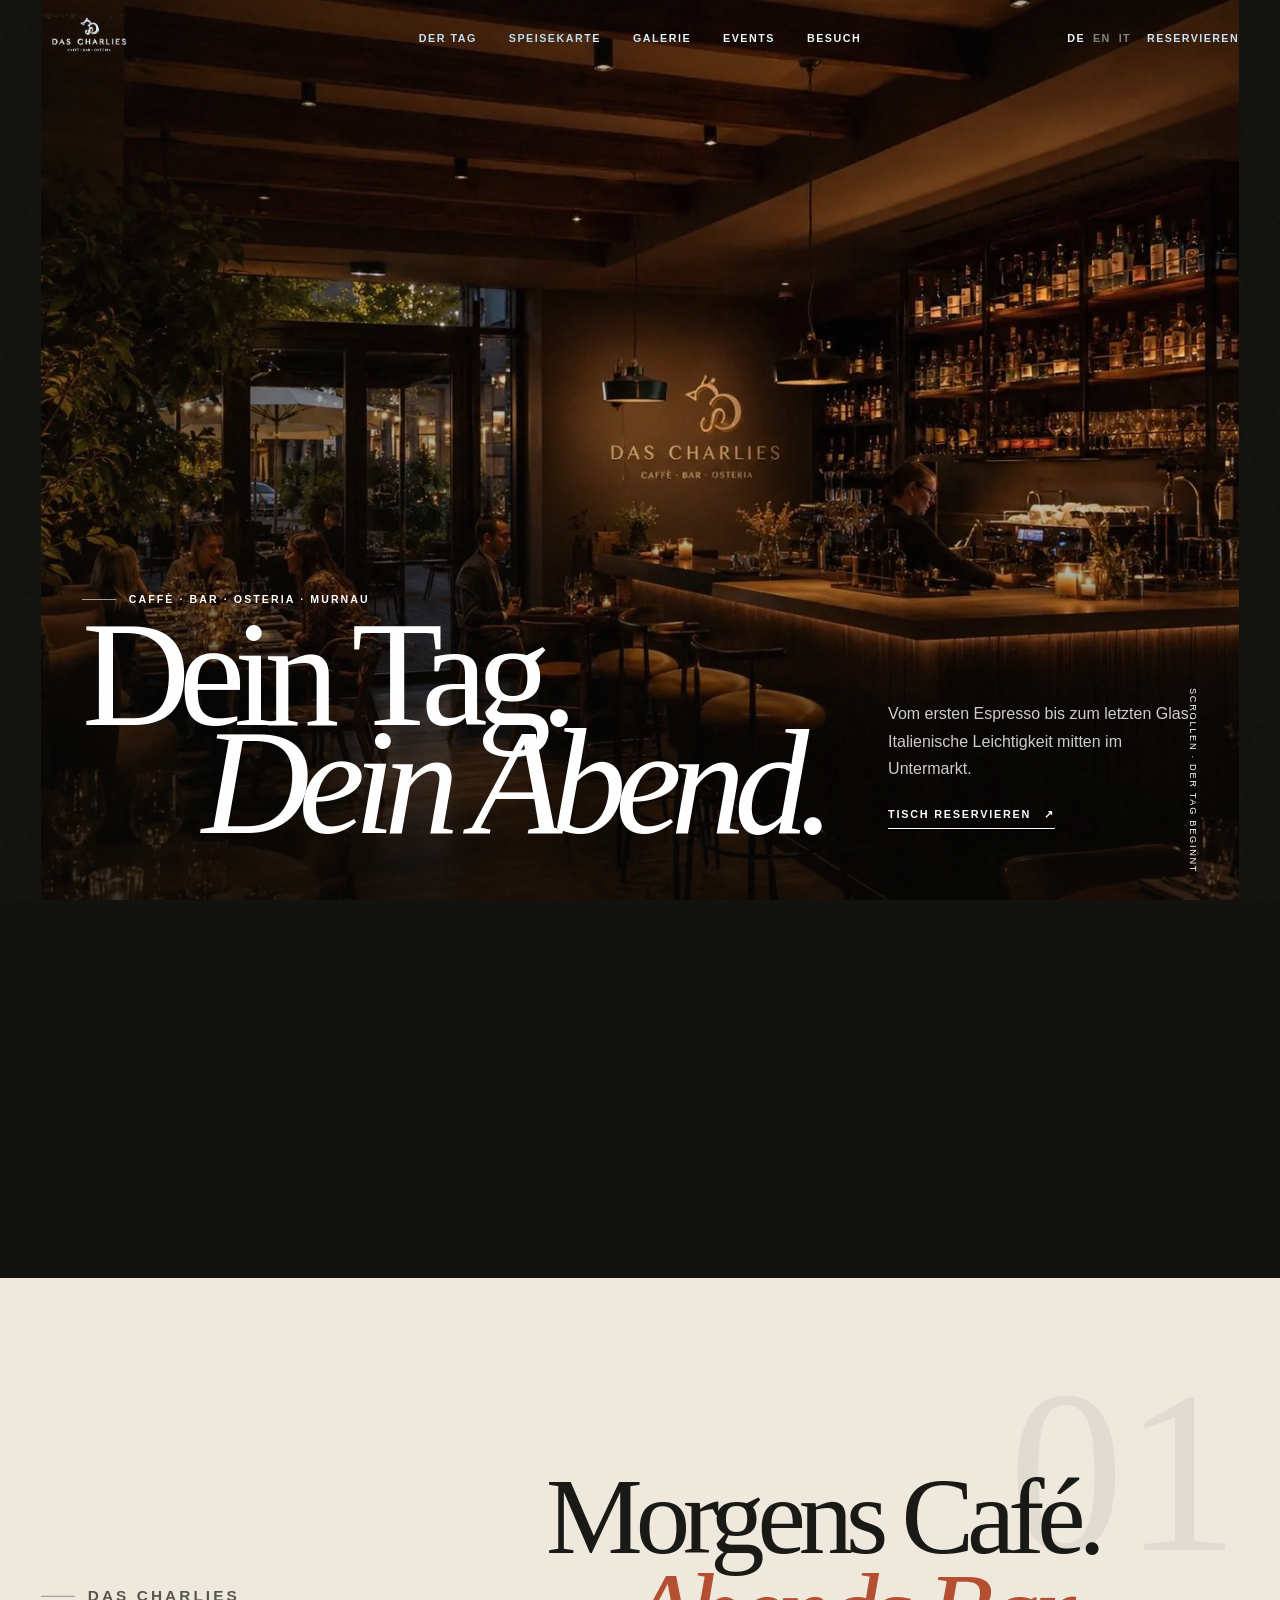
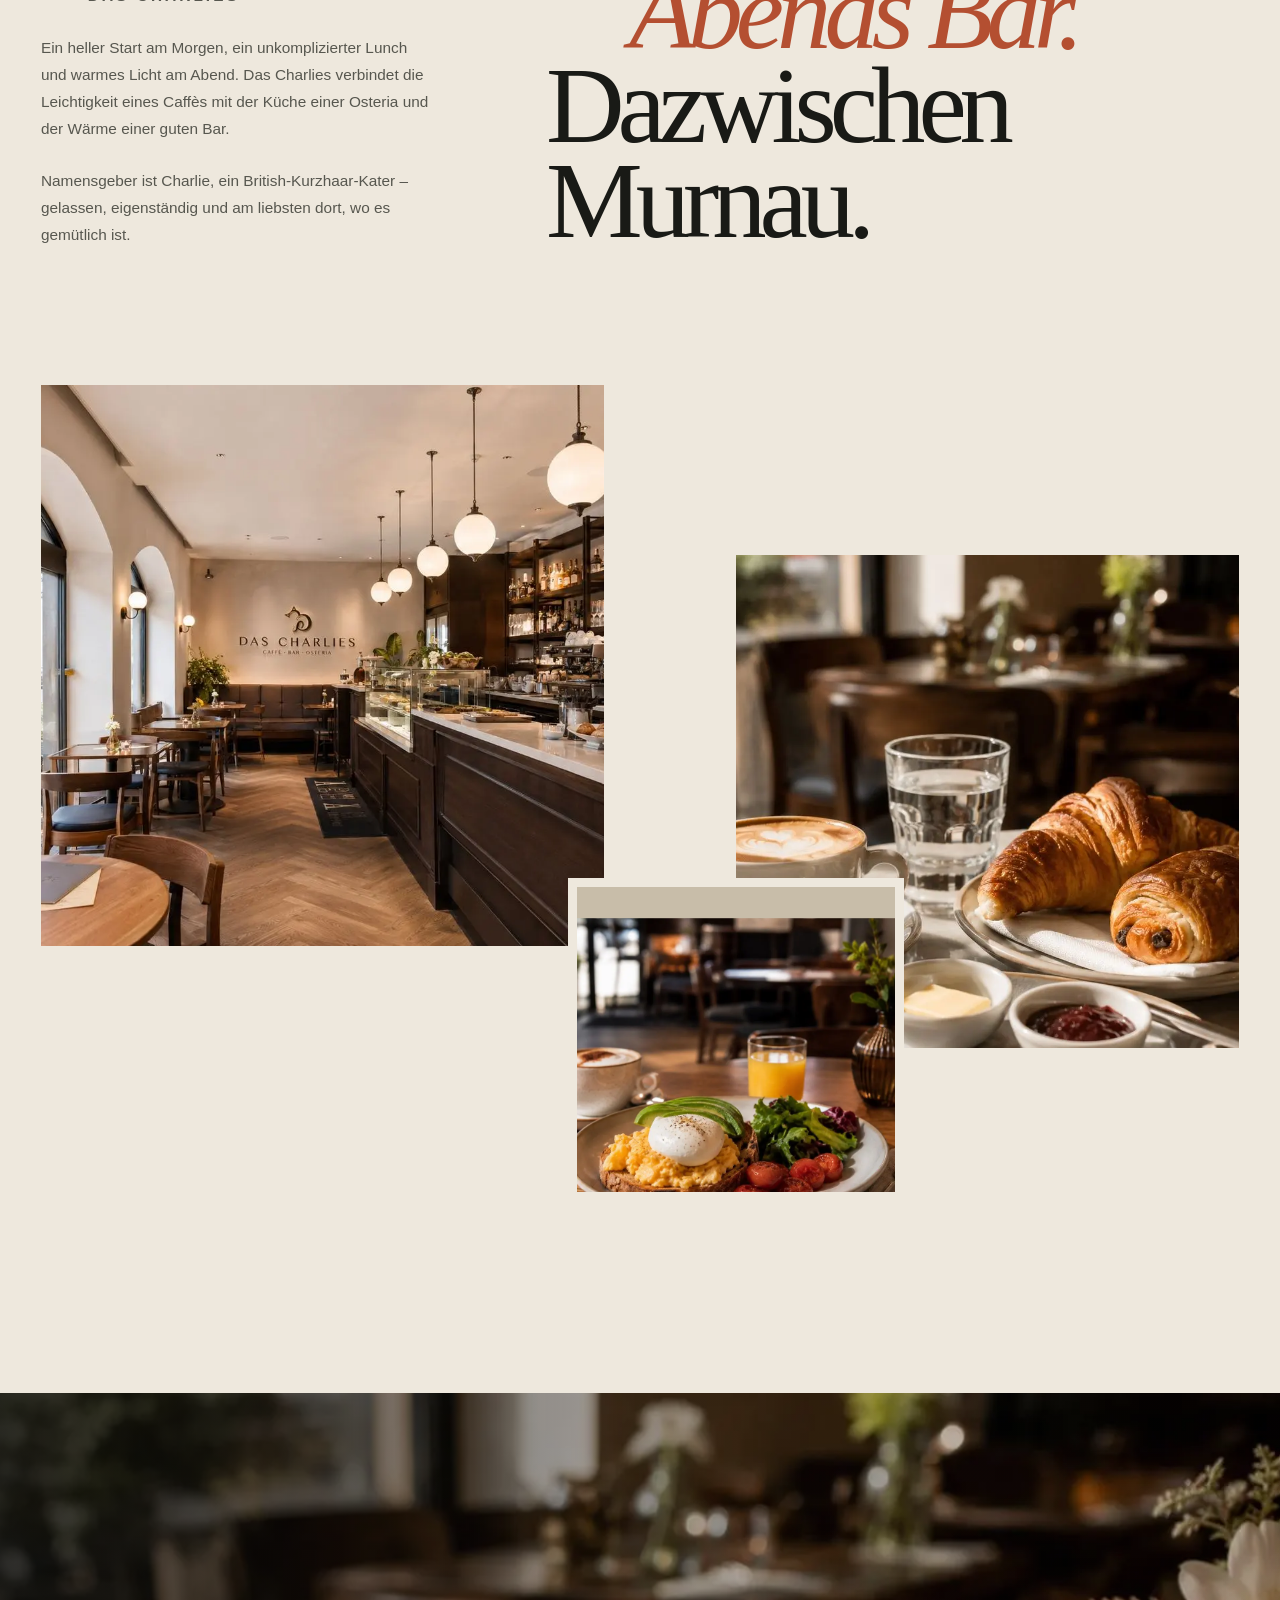
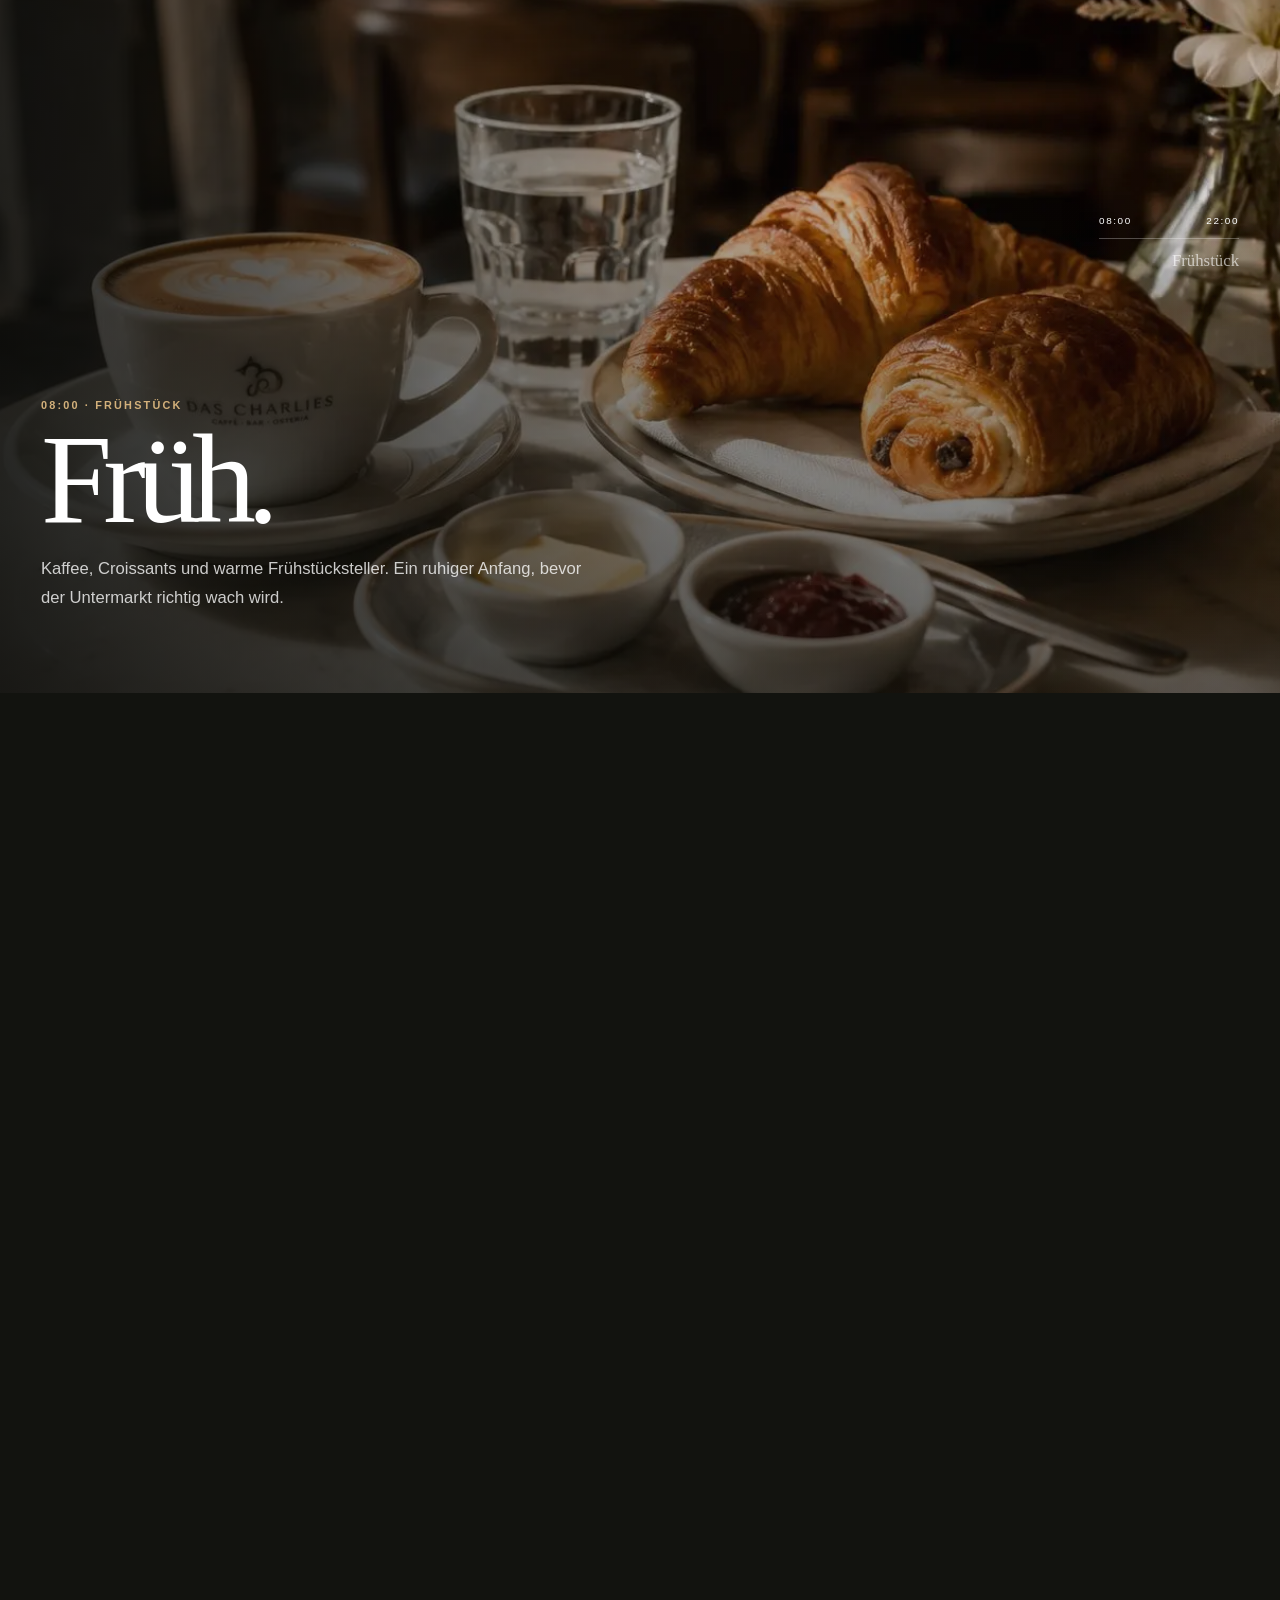
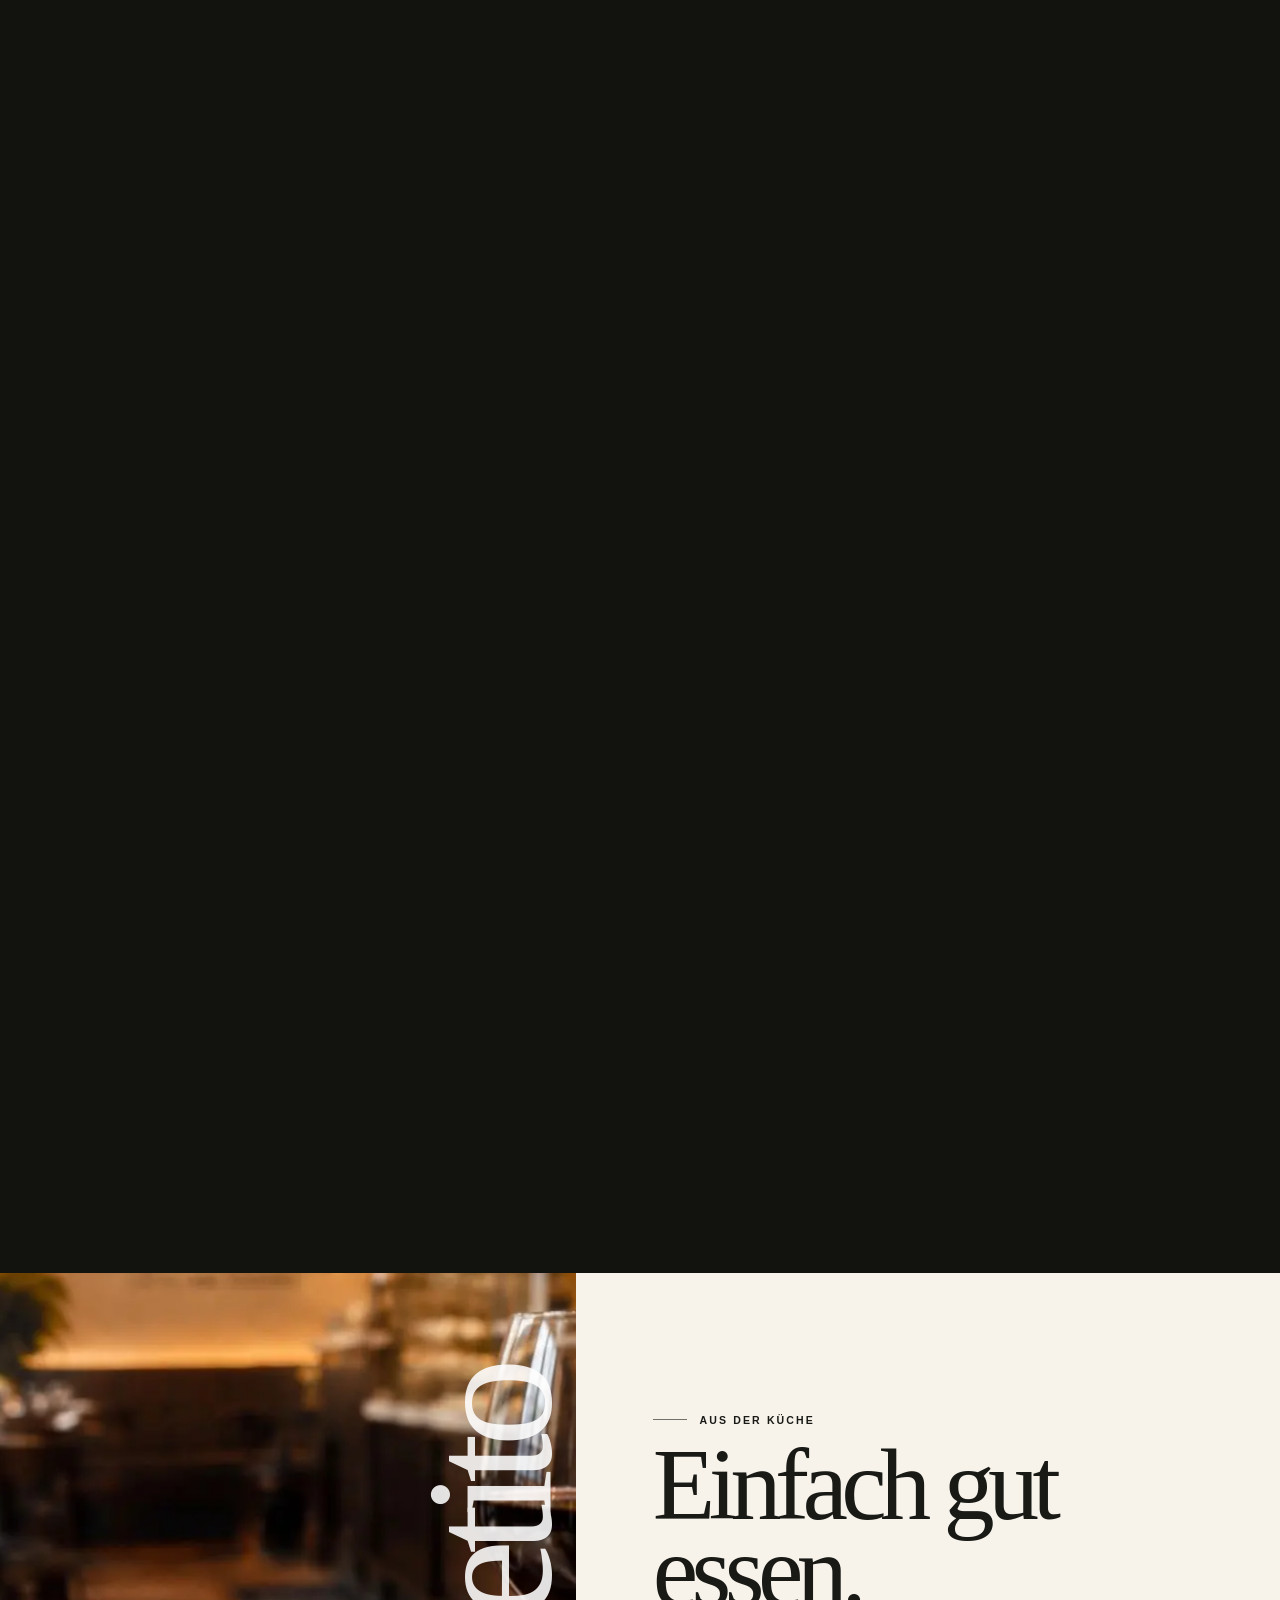
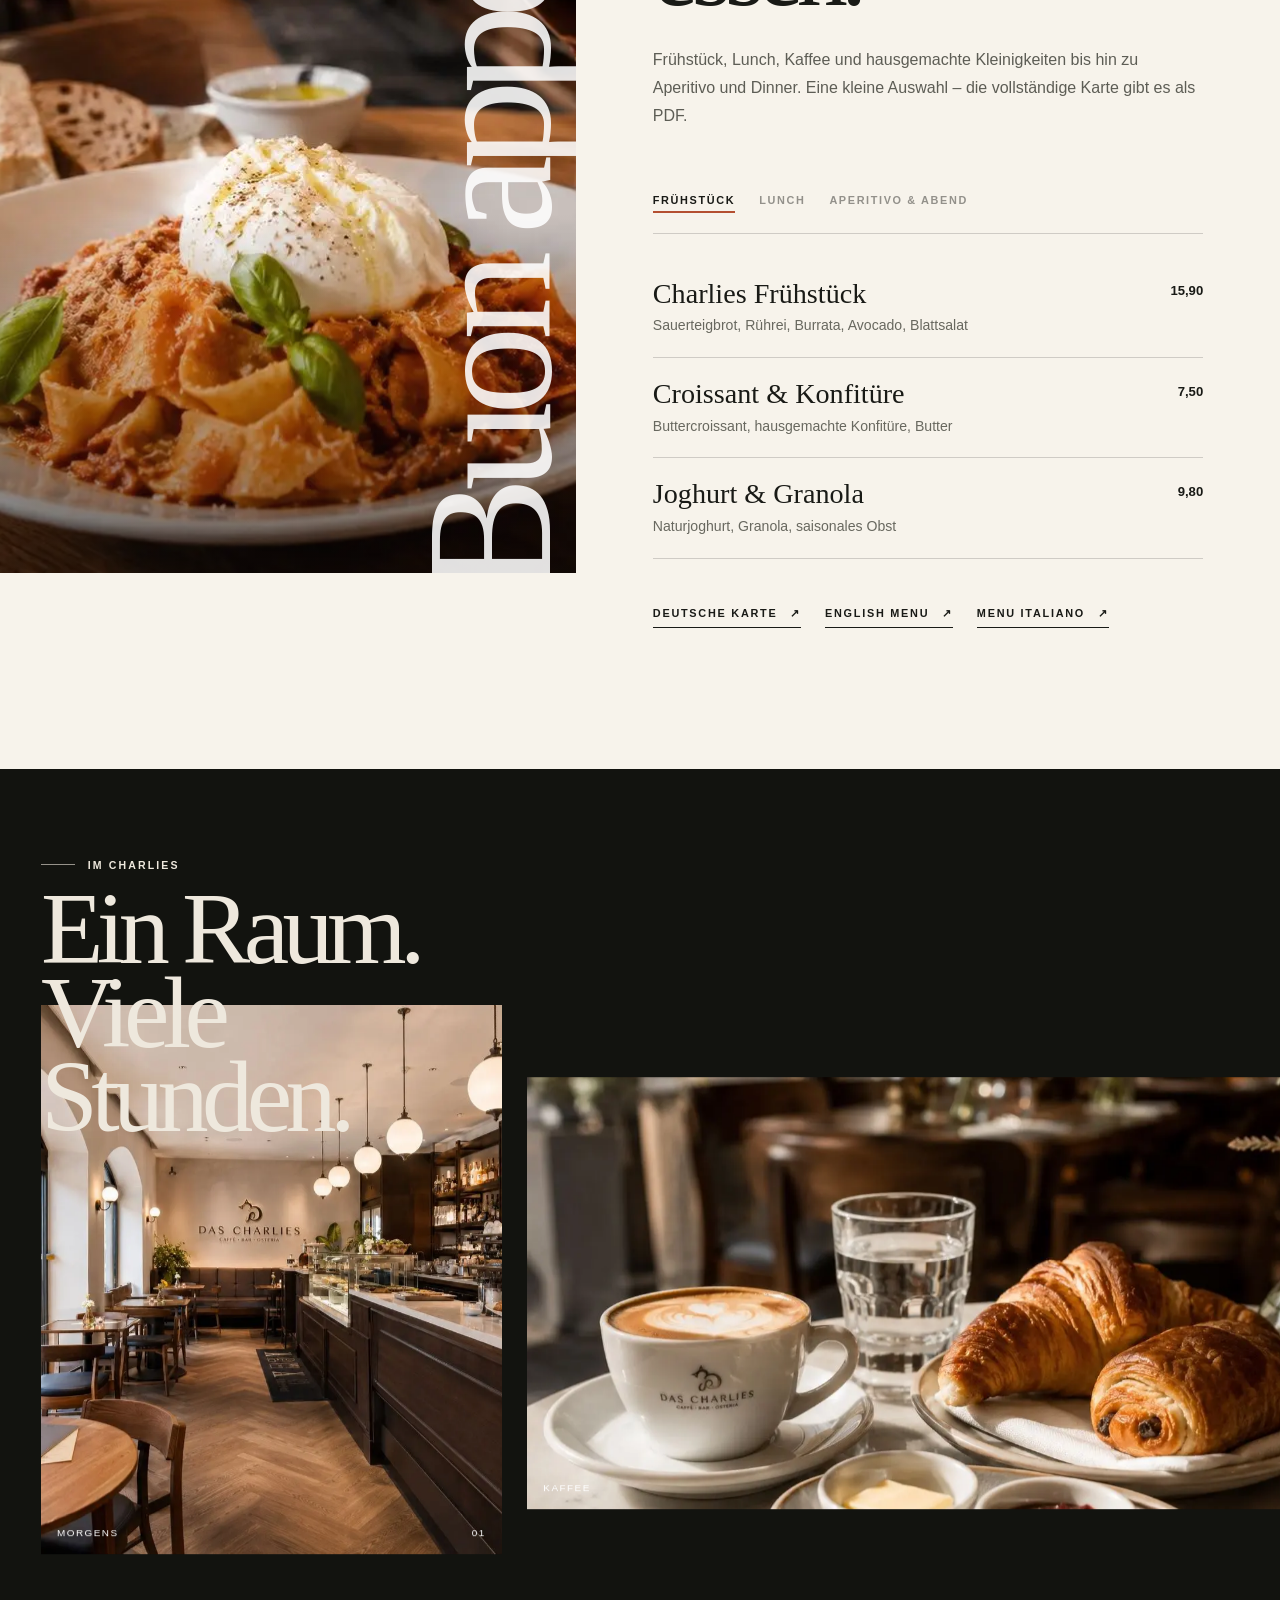
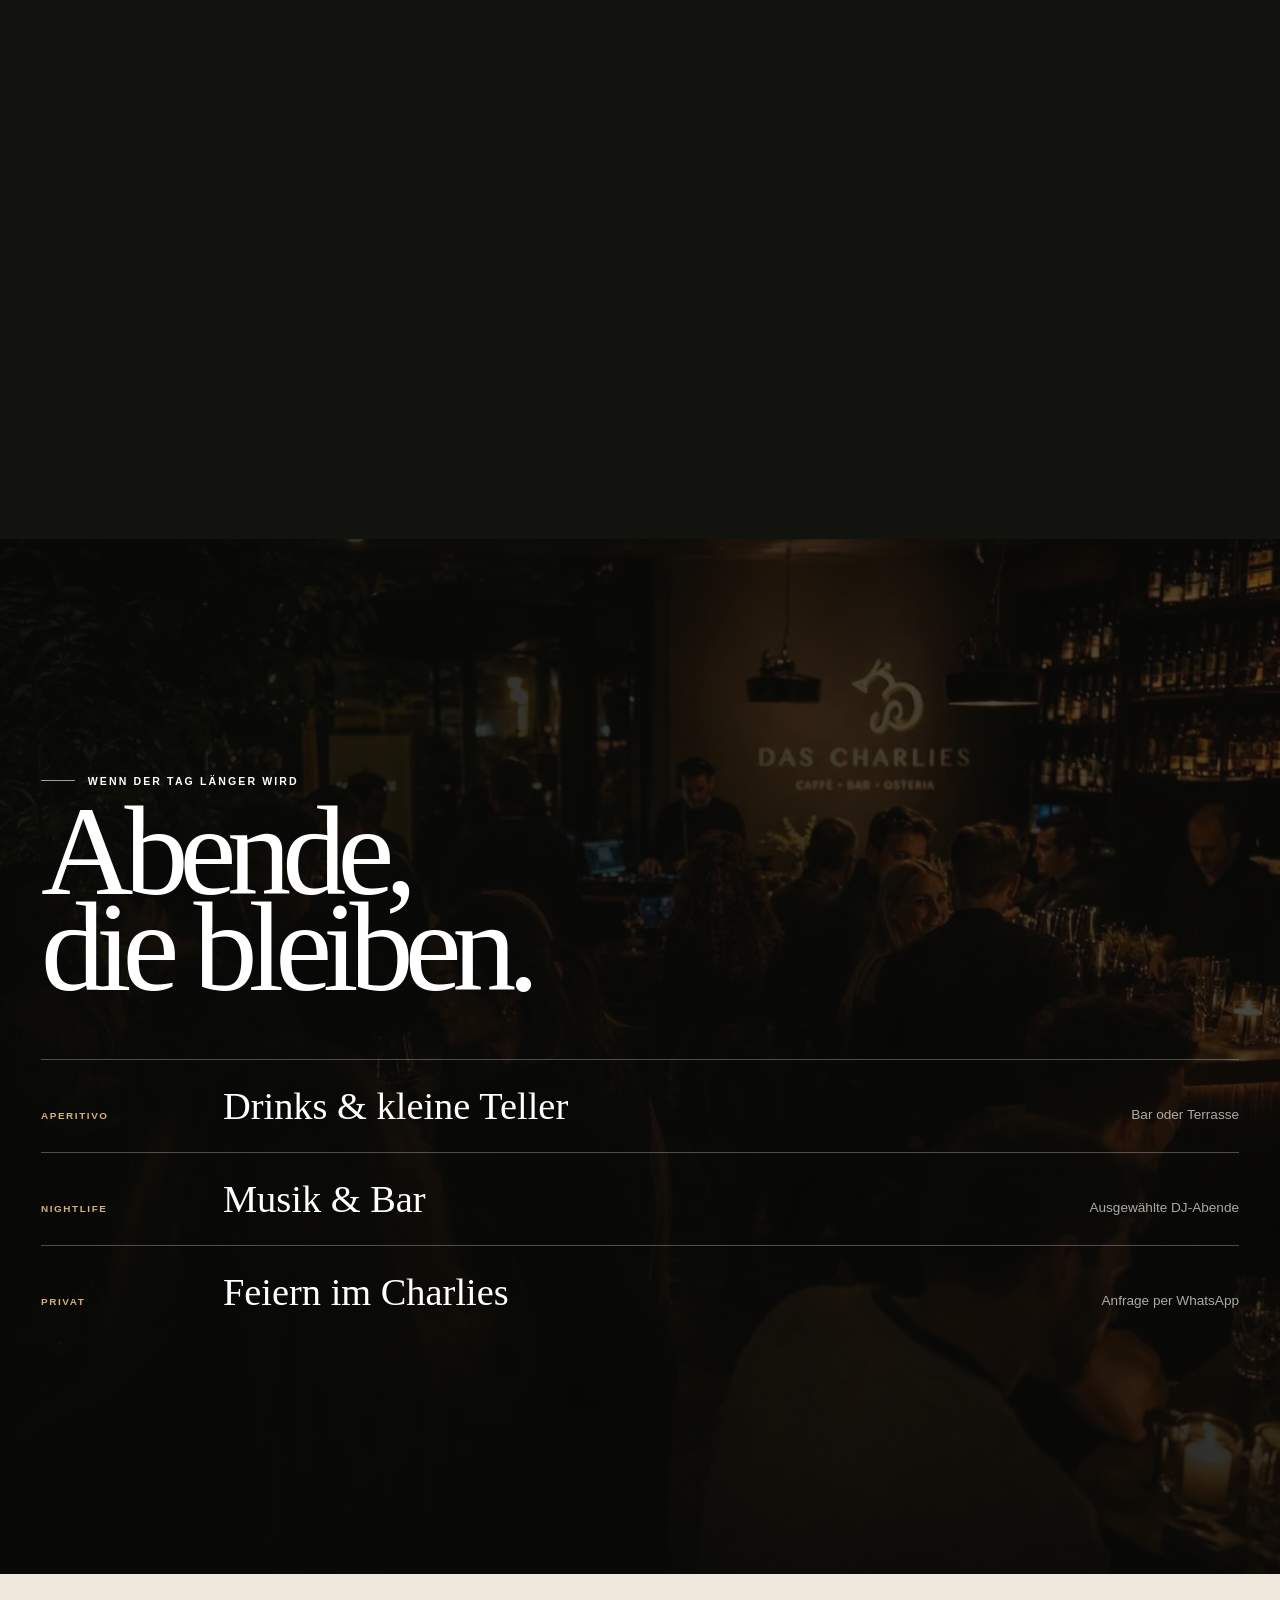
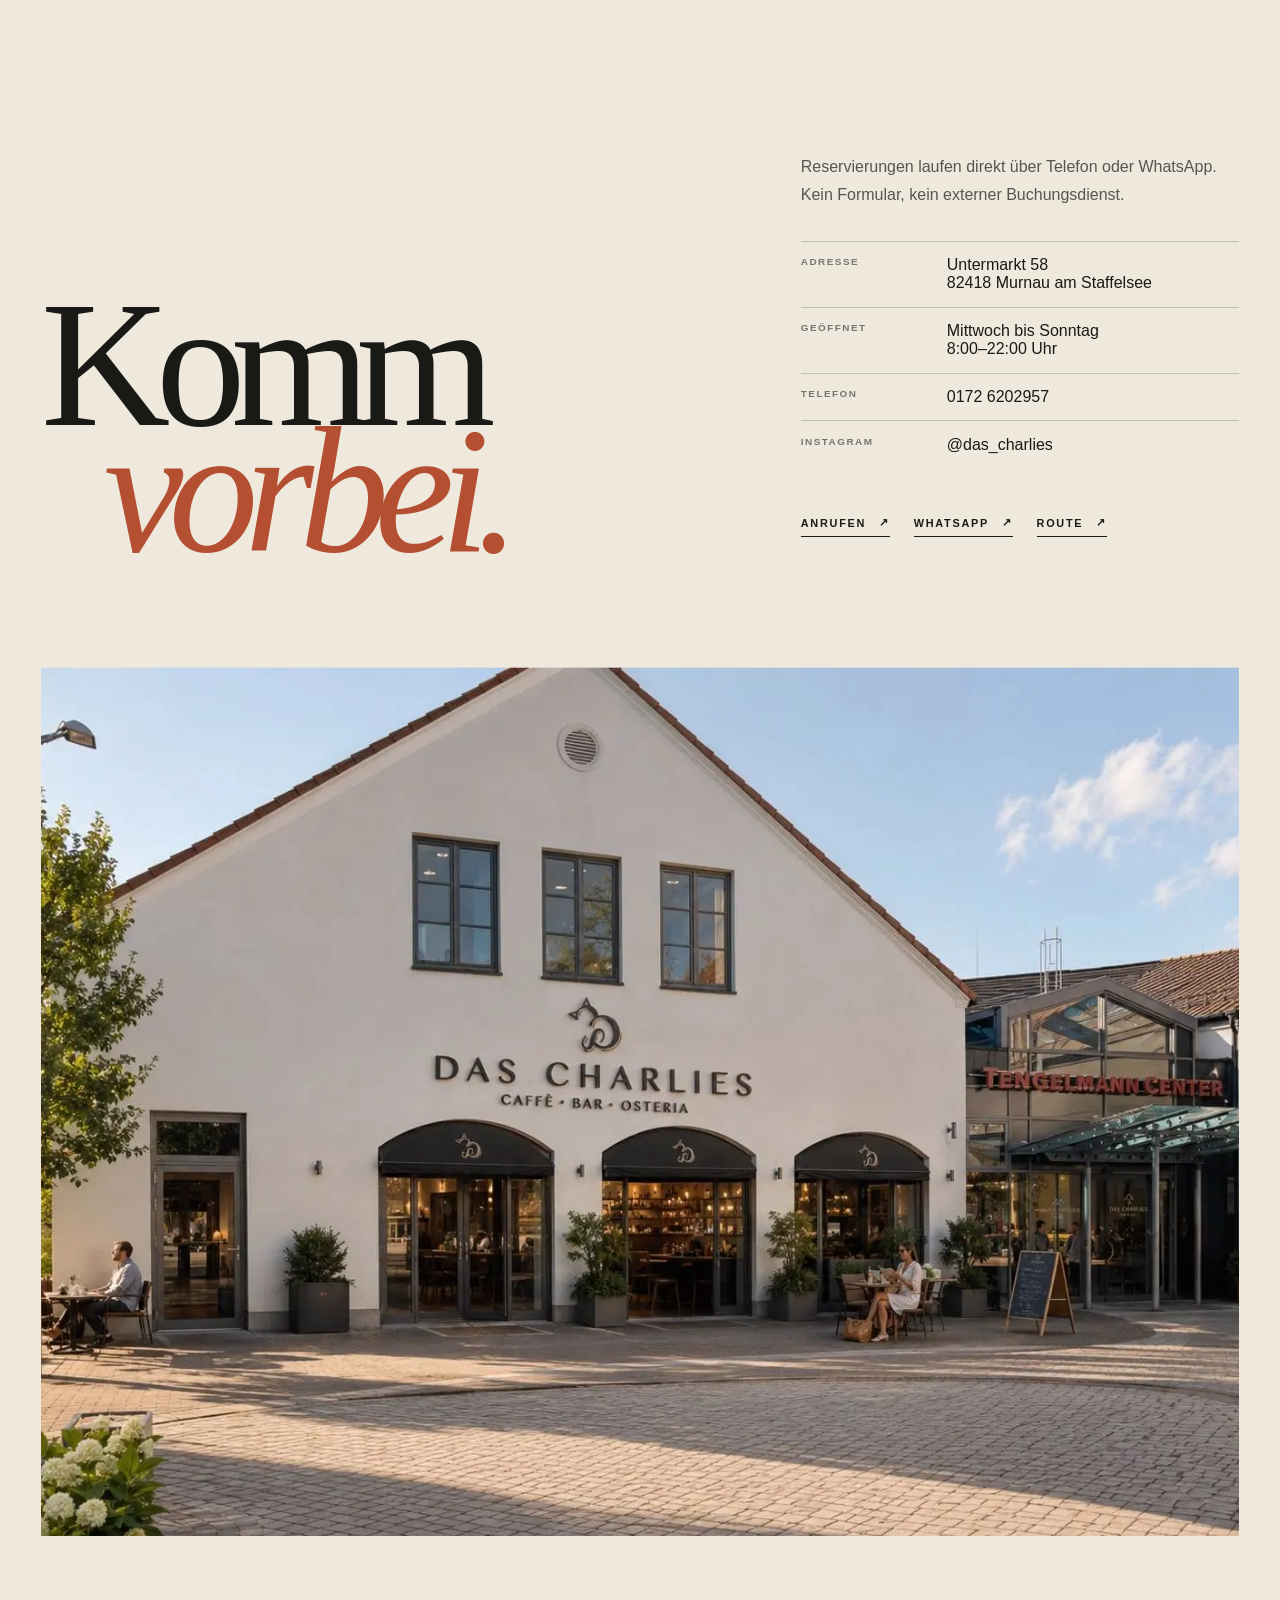
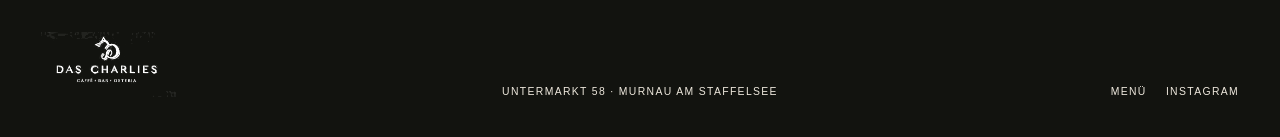
